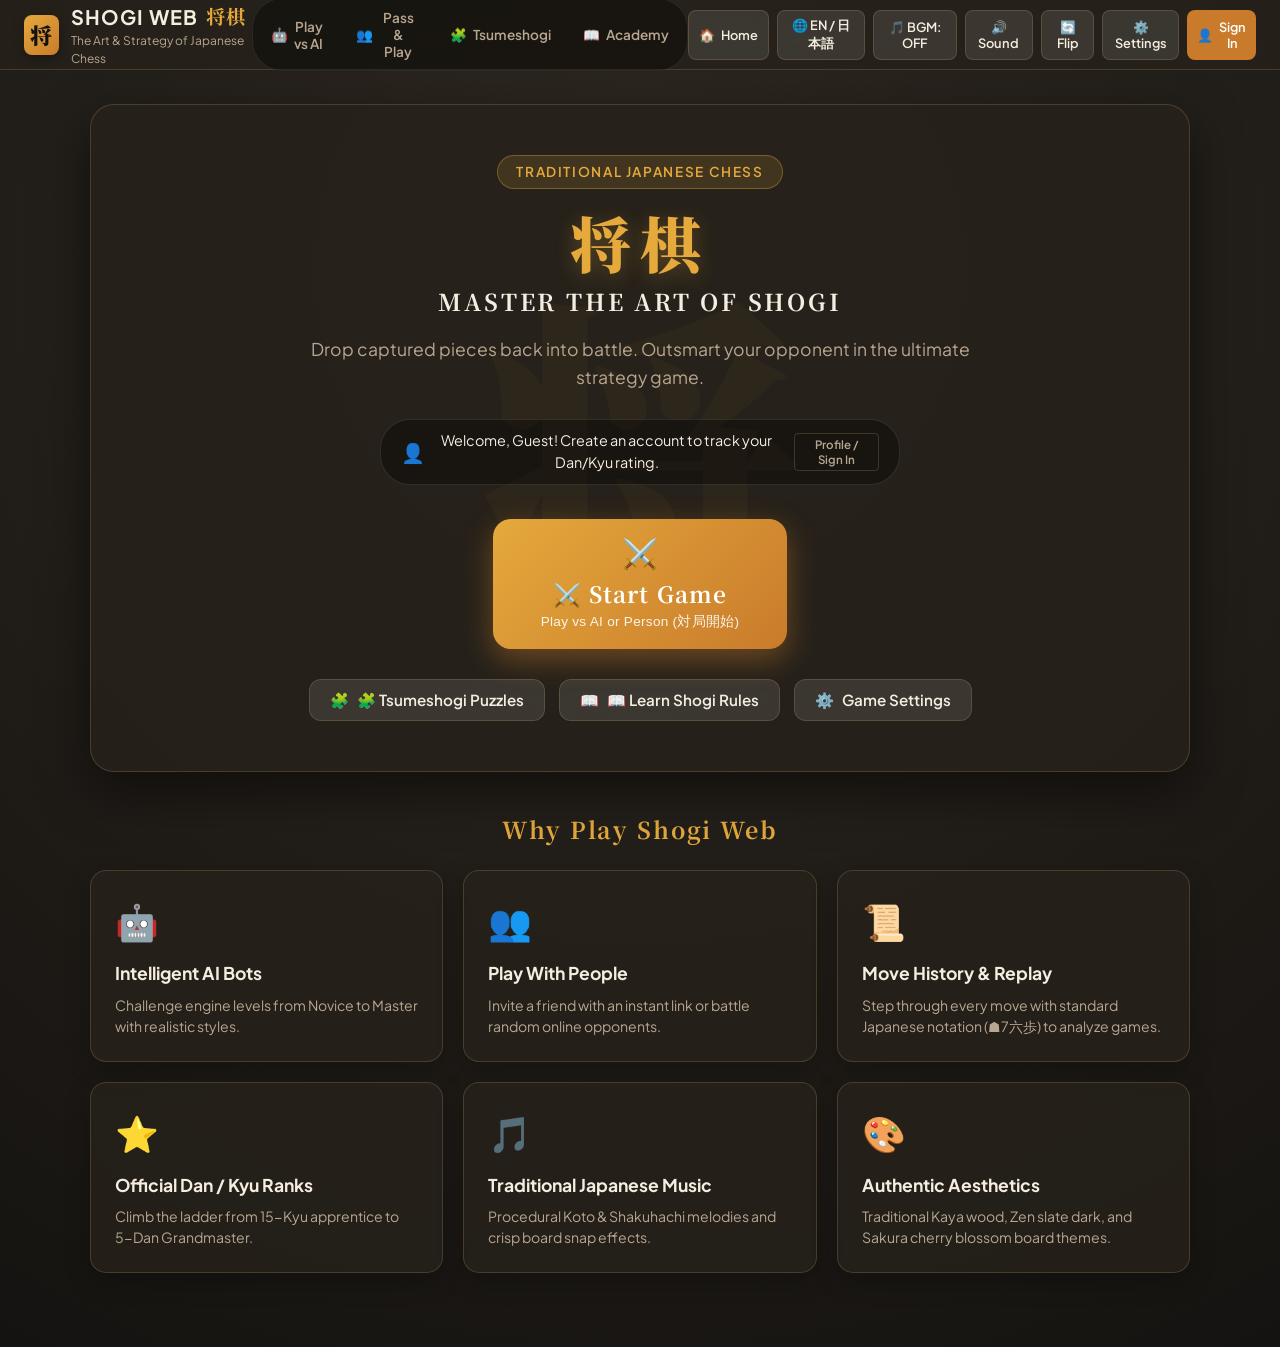
==== index.html @ 89679a0e "Initial commit: Complete Shogi Web application" ====
<!DOCTYPE html>
<html lang="en">
<head>
  <meta charset="UTF-8">
  <meta name="viewport" content="width=device-width, initial-scale=1.0">
  <title>Shogi Web - Play Japanese Chess (将棋)</title>
  <meta name="description" content="Play traditional Japanese chess (Shogi) online against intelligent AI or friends, solve Tsumeshogi mating puzzles, and learn complete rules.">
  
  <!-- Google Fonts for authentic typography -->
  <link rel="preconnect" href="https://fonts.googleapis.com">
  <link rel="preconnect" href="https://fonts.gstatic.com" crossorigin>
  <link href="https://fonts.googleapis.com/css2?family=Cinzel:wght@600;700&family=Noto+Serif+JP:wght@400;600;700;900&family=Plus+Jakarta+Sans:wght@400;500;600;700&display=swap" rel="stylesheet">

  <link rel="stylesheet" href="css/styles.css">
  <link rel="stylesheet" href="css/board.css">
  <link rel="stylesheet" href="css/pieces.css">
  <link rel="stylesheet" href="css/modal.css">
</head>
<body class="theme-kaya">
  <div class="app-container">
    <!-- Header / Navbar -->
    <header class="app-header">
      <div class="brand">
        <div class="brand-crest">将</div>
        <div class="brand-text">
          <h1>SHOGI WEB <span class="japanese-title">将棋</span></h1>
          <p class="tagline">The Art & Strategy of Japanese Chess</p>
        </div>
      </div>

      <!-- Mode Tabs -->
      <nav class="nav-tabs">
        <button class="nav-tab-btn active" data-mode="ai">
          <span class="tab-icon">🤖</span>
          <span class="tab-label">Play vs AI</span>
        </button>
        <button class="nav-tab-btn" data-mode="pvp">
          <span class="tab-icon">👥</span>
          <span class="tab-label">Pass & Play</span>
        </button>
        <button class="nav-tab-btn" data-mode="puzzle">
          <span class="tab-icon">🧩</span>
          <span class="tab-label">Tsumeshogi</span>
        </button>
        <button class="nav-tab-btn" data-mode="tutorial">
          <span class="tab-icon">📖</span>
          <span class="tab-label">Academy</span>
        </button>
      </nav>

      <!-- Quick Action Controls -->
      <div class="header-controls">
        <button id="home-nav-btn" class="btn btn-secondary btn-sm" title="Home / ホーム">🏠 <span data-i18n="btnHome">Home</span></button>
        <button id="lang-toggle-btn" class="btn btn-secondary btn-sm" title="Change Language / 言語切替">🌐 EN / 日本語</button>
        <button id="bgm-toggle-btn" class="btn btn-secondary btn-sm" title="Toggle Japanese Traditional Music (BGM)">🎵 BGM</button>
        <button id="mute-toggle-btn" class="btn btn-secondary btn-sm" title="Toggle Sound Effects">🔊 SFX</button>
        <button id="flip-board-btn" class="btn btn-secondary btn-sm" title="Flip Board Perspective">🔄 Flip</button>
        <button id="settings-open-btn" class="btn btn-secondary btn-sm" title="Settings / 設定">⚙️ Settings</button>
        <button id="account-open-btn" class="btn btn-primary btn-sm" title="Account & Rating / アカウント">👤 <span id="header-user-label">Account</span></button>
      </div>
    </header>

    <!-- Main Workspace -->
    <main class="main-content">
      <!-- 1. LANDING / MAIN HOME PAGE -->
      <section id="landing-view" class="landing-view">
        <div class="landing-hero-card">
          <div class="hero-watermark">将</div>
          <div class="hero-badge" data-i18n="heroBadge">Traditional Japanese Chess</div>
          <h1 class="hero-main-title">
            <span class="hero-kanji">将棋</span>
            <span class="hero-en" data-i18n="heroTitle">MASTER THE ART OF SHOGI</span>
          </h1>
          <p class="hero-tagline" data-i18n="heroTagline">
            Drop captured pieces back into battle. Outsmart your opponent in the ultimate strategy game.
          </p>

          <!-- User Quick Status -->
          <div id="landing-user-badge" class="landing-user-badge">
            <div class="user-badge-left">
              <span class="user-badge-avatar">👤</span>
              <span id="landing-user-text" class="user-badge-text">Welcome, Guest! Create an account to track ratings.</span>
            </div>
            <button id="landing-account-btn" class="btn btn-xs btn-outline">Profile / Sign In</button>
          </div>

          <!-- Major "START GAME" Hero Call-To-Action -->
          <div class="hero-cta-wrapper">
            <button id="hero-start-btn" class="btn-hero-primary">
              <span class="btn-icon">⚔️</span>
              <span class="btn-primary-text" data-i18n="heroStartGame">Start Game</span>
              <span class="btn-subtext">Play vs AI or Person (対局開始)</span>
            </button>
          </div>

          <!-- Secondary Mode Navigation -->
          <div class="hero-subnav">
            <button id="hero-puzzles-btn" class="btn btn-secondary btn-md">
              <span>🧩</span> <span data-i18n="heroPuzzles">Tsumeshogi Puzzles</span>
            </button>
            <button id="hero-academy-btn" class="btn btn-secondary btn-md">
              <span>📖</span> <span data-i18n="heroAcademy">Learn Shogi Rules</span>
            </button>
            <button id="hero-settings-btn" class="btn btn-secondary btn-md">
              <span>⚙️</span> <span data-i18n="settingsTitle">Game Settings</span>
            </button>
          </div>
        </div>

        <!-- Highlights / Features Showcase Grid -->
        <div class="landing-features">
          <h3 class="features-heading" data-i18n="heroFeaturesTitle">Why Play Shogi Web</h3>
          <div class="features-grid">
            <div class="feature-card">
              <div class="feature-icon">🤖</div>
              <h4 data-i18n="featAiTitle">Intelligent AI Bots</h4>
              <p data-i18n="featAiDesc">Challenge engine levels from Novice to Master with realistic styles.</p>
            </div>
            <div class="feature-card">
              <div class="feature-icon">👥</div>
              <h4 data-i18n="featPvpTitle">Play With People</h4>
              <p data-i18n="featPvpDesc">Invite a friend with an instant link or battle random online opponents.</p>
            </div>
            <div class="feature-card">
              <div class="feature-icon">📜</div>
              <h4 data-i18n="historyReplayTitle">Move History & Replay</h4>
              <p>Step through every move with standard Japanese notation (☗7六歩) to analyze games.</p>
            </div>
            <div class="feature-card">
              <div class="feature-icon">⭐</div>
              <h4 data-i18n="featRatingTitle">Official Dan / Kyu Ranks</h4>
              <p data-i18n="featRatingDesc">Climb the ladder from 15-Kyu apprentice to 5-Dan Grandmaster.</p>
            </div>
            <div class="feature-card">
              <div class="feature-icon">🎵</div>
              <h4 data-i18n="featAudioTitle">Traditional Japanese Music</h4>
              <p data-i18n="featAudioDesc">Procedural Koto & Shakuhachi melodies and crisp board snap effects.</p>
            </div>
            <div class="feature-card">
              <div class="feature-icon">🎨</div>
              <h4>Authentic Aesthetics</h4>
              <p>Traditional Kaya wood, Zen slate dark, and Sakura cherry blossom board themes.</p>
            </div>
          </div>
        </div>
      </section>

      <!-- 2. GAME VIEW (ARENA + SIDEBAR DASHBOARD) -->
      <div id="game-view" class="game-view hidden">
        <!-- Game Arena (Board + Komadai Stands) -->
        <section class="game-arena">
          <!-- Gote (White / Top) Player Banner & Stand -->
          <div class="player-panel gote-panel">
            <div class="player-identity">
              <div class="player-avatar gote-avatar">☖</div>
              <div class="player-info">
                <span class="player-role">Gote (後手 / White)</span>
                <span id="gote-player-name" class="player-name">AI Opponent</span>
              </div>
              <div class="player-clock" id="gote-clock">10:00</div>
            </div>
            <div class="komadai-wrapper">
              <div class="komadai-label">Komadai (Stand)</div>
              <div id="gote-hand" class="komadai-stand"></div>
            </div>
          </div>

          <!-- The Shogi Board Stage -->
          <div class="board-stage">
            <!-- AI Thinking Overlay Indicator -->
            <div id="ai-thinking-indicator" class="ai-thinking-pill">
              <span class="spinner-dot"></span>
              <span>AI is contemplating move...</span>
            </div>

            <div class="board-frame">
              <!-- 9x9 Shogi Grid Rendered Here -->
              <div id="shogi-board" class="shogi-board"></div>
            </div>
          </div>

          <!-- Sente (Black / Bottom) Player Banner & Stand -->
          <div class="player-panel sente-panel">
            <div class="player-identity">
              <div class="player-avatar sente-avatar">☗</div>
              <div class="player-info">
                <span class="player-role">Sente (先手 / Black)</span>
                <span id="sente-player-name" class="player-name">Player 1</span>
              </div>
              <div class="player-clock" id="sente-clock">10:00</div>
            </div>
            <div class="komadai-wrapper">
              <div class="komadai-label">Komadai (Stand)</div>
              <div id="sente-hand" class="komadai-stand"></div>
            </div>
          </div>
        </section>

        <!-- Right Dashboard / Sidebar -->
        <aside class="sidebar-dashboard">
          <!-- Game Status Announcement -->
          <div id="game-status-banner" class="status-card">
            <div class="status-turn">Loading Shogi Engine...</div>
          </div>

          <!-- Dynamic Panels Based on Mode -->
          <!-- 1. Play vs AI Config Panel -->
          <div id="ai-config-panel" class="config-card">
            <h3 class="card-title">Match Settings</h3>
            
            <div class="form-group">
              <label for="ai-difficulty-select">AI Difficulty</label>
              <select id="ai-difficulty-select" class="form-select">
                <option value="novice">Novice (初級) - Gentle & forgiving</option>
                <option value="apprentice">Apprentice (中級) - Good for practice</option>
                <option value="tactician" selected>Tactician (上級) - Sharp & strategic</option>
                <option value="master">Master (有段者) - Deep calculation</option>
              </select>
            </div>

            <div class="form-group">
              <label>Play As</label>
              <div class="side-radio-group">
                <label class="radio-label">
                  <input type="radio" name="player-side" value="sente" checked>
                  <span>☗ Sente (First / Black)</span>
                </label>
                <label class="radio-label">
                  <input type="radio" name="player-side" value="gote">
                  <span>☖ Gote (Second / White)</span>
                </label>
              </div>
            </div>
          </div>

          <!-- 2. Puzzles Panel -->
          <div id="puzzle-panel" class="config-card hidden">
            <div class="puzzle-header">
              <h3 id="puzzle-title" class="card-title">Tsumeshogi Problem</h3>
            </div>
            <p id="puzzle-desc" class="puzzle-description">Find the mating sequence!</p>
            <div id="puzzle-feedback" class="puzzle-feedback-box"></div>
            <div class="puzzle-nav-btns">
              <button id="puzzle-prev-btn" class="btn btn-secondary btn-sm">◀ Prev</button>
              <button id="puzzle-reset-btn" class="btn btn-secondary btn-sm">↺ Retry</button>
              <button id="puzzle-next-btn" class="btn btn-secondary btn-sm">Next ▶</button>
            </div>
          </div>

          <!-- 3. Academy Tutorial Panel -->
          <div id="tutorial-panel" class="config-card hidden">
            <div class="tutorial-header">
              <span id="lesson-badge" class="badge">Basics</span>
              <span id="lesson-page-indicator" class="page-indicator">1 / 6</span>
            </div>
            <h3 id="lesson-title" class="lesson-title">Lesson Title</h3>
            <div id="lesson-content" class="lesson-content-body"></div>
            <div class="tutorial-nav-btns">
              <button id="lesson-prev-btn" class="btn btn-secondary btn-sm">◀ Previous</button>
              <button id="lesson-next-btn" class="btn btn-primary btn-sm">Next Lesson ▶</button>
            </div>
          </div>

          <!-- Visual Customization & Accessibility -->
          <div class="config-card">
            <h3 class="card-title">Customization & Accessibility</h3>
            
            <div class="form-group">
              <label for="piece-style-select">Piece Inscriptions</label>
              <select id="piece-style-select" class="form-select">
                <option value="kanji2" selected>Traditional (2 Kanji - 王将, 飛車)</option>
                <option value="kanji1">Simplified (1 Kanji - 王, 飛, 竜)</option>
                <option value="guide">Beginner Guide (Dots show moves!)</option>
                <option value="western">International (K, R, +R symbols)</option>
              </select>
            </div>

            <div class="form-group">
              <label for="theme-select">Board & Aesthetic Theme</label>
              <select id="theme-select" class="form-select">
                <option value="kaya" selected>Traditional Kaya Wood (本榧)</option>
                <option value="zen">Zen Slate Dark (玄昌石)</option>
                <option value="sakura">Cherry Blossom Sakura (桜)</option>
              </select>
            </div>
          </div>

          <!-- Action Buttons -->
          <div class="action-btn-row">
            <button id="new-game-btn" class="btn btn-primary">⚔️ New Game</button>
            <button id="undo-btn" class="btn btn-secondary">↩ Take Back</button>
            <button id="resign-btn" class="btn btn-danger">🏳️ Resign</button>
          </div>

          <!-- Move History Log -->
          <div class="history-card">
            <div class="history-header">
              <h4 data-i18n="moveHistory">Move History</h4>
              <button id="export-sfen-btn" class="btn btn-xs btn-outline" title="Copy SFEN notation to clipboard">📋 Export SFEN</button>
            </div>
            <ul id="move-log-list" class="move-log-scroll">
              <li class="move-log-empty">No moves recorded yet.</li>
            </ul>
            <!-- Move History Replay Navigation Controls -->
            <div class="history-replay-controls">
              <button id="hist-first-btn" class="btn btn-xs btn-secondary" title="First Move" data-i18n-title="btnFirstMove">⏮</button>
              <button id="hist-prev-btn" class="btn btn-xs btn-secondary" title="Previous Move" data-i18n-title="btnPrevMove">◀</button>
              <span id="hist-step-text" class="hist-step-indicator">Latest</span>
              <button id="hist-next-btn" class="btn btn-xs btn-secondary" title="Next Move" data-i18n-title="btnNextMove">▶</button>
              <button id="hist-latest-btn" class="btn btn-xs btn-primary" title="Latest Move" data-i18n-title="btnLatestMove">⏭ Latest</button>
            </div>
          </div>
        </aside>
      </div>
    </main>

    <!-- Promotion Confirmation Modal -->
    <div id="promo-modal" class="modal-backdrop">
      <div class="modal-card">
        <div class="modal-crest">成</div>
        <h3 class="modal-title" data-i18n="promoTitle">Promote Piece?</h3>
        <p class="modal-subtitle" data-i18n="promoSubtitle">Entering the enemy promotion zone unlocks advanced powers (成る).</p>
        <div class="modal-actions">
          <button id="promo-yes-btn" class="btn btn-primary btn-lg" data-i18n="promoYes">✨ Promote (成る)</button>
          <button id="promo-no-btn" class="btn btn-secondary btn-lg" data-i18n="promoNo">Keep As-Is (不成)</button>
        </div>
      </div>
    </div>

    <!-- Settings Modal -->
    <div id="settings-modal" class="modal-backdrop">
      <div class="modal-card modal-card-wide">
        <div class="modal-header-row">
          <h3 class="modal-title"><span class="modal-icon">⚙️</span> <span data-i18n="settingsTitle">Game Settings</span></h3>
          <button id="settings-close-btn" class="modal-close-btn" title="Close">&times;</button>
        </div>

        <div class="settings-grid">
          <!-- 1. Language Setting -->
          <div class="setting-item">
            <label class="setting-label">
              <span class="setting-name" data-i18n="settingsLanguage">Language</span>
              <span class="setting-desc">Interface & Game Terminology</span>
            </label>
            <div class="setting-control">
              <select id="setting-language-select" class="form-select">
                <option value="en">English (US)</option>
                <option value="ja">日本語 (Japanese)</option>
              </select>
            </div>
          </div>

          <!-- 2. Japanese Music (BGM) -->
          <div class="setting-item">
            <label class="setting-label">
              <span class="setting-name" data-i18n="settingsBgm">Traditional Japanese BGM</span>
              <span class="setting-desc" data-i18n="settingsBgmDesc">Procedural Koto & Shakuhachi ambient melodies</span>
            </label>
            <div class="setting-control vertical-control">
              <div class="toggle-row">
                <button id="modal-bgm-toggle-btn" class="btn btn-primary btn-sm">🎵 Play BGM</button>
                <span id="bgm-status-text" class="status-indicator-text">Playing</span>
              </div>
              <div class="volume-slider-row">
                <span class="slider-label" data-i18n="settingsBgmVolume">Music Volume</span>
                <input type="range" id="bgm-volume-slider" min="0" max="1" step="0.05" value="0.4" class="volume-range">
              </div>
            </div>
          </div>

          <!-- 3. Sound Effects (SFX) -->
          <div class="setting-item">
            <label class="setting-label">
              <span class="setting-name" data-i18n="settingsSfx">Piece Sound Effects</span>
              <span class="setting-desc">Authentic wooden board snap ("Pachi!")</span>
            </label>
            <div class="setting-control">
              <button id="modal-sfx-toggle-btn" class="btn btn-secondary btn-sm">🔊 SFX Enabled</button>
            </div>
          </div>

          <!-- 4. Theme & Appearance -->
          <div class="setting-item">
            <label class="setting-label">
              <span class="setting-name" data-i18n="settingsTheme">Board Theme</span>
              <span class="setting-desc">Visual aesthetics</span>
            </label>
            <div class="setting-control">
              <select id="modal-theme-select" class="form-select">
                <option value="kaya" data-i18n="themeKaya">Traditional Kaya Wood (本榧)</option>
                <option value="zen" data-i18n="themeZen">Zen Slate Dark (玄昌石)</option>
                <option value="sakura" data-i18n="themeSakura">Cherry Blossom Sakura (桜)</option>
              </select>
            </div>
          </div>

          <!-- 5. Piece Inscriptions -->
          <div class="setting-item">
            <label class="setting-label">
              <span class="setting-name" data-i18n="settingsPieceStyle">Piece Inscriptions</span>
              <span class="setting-desc">Symbols and movement guides</span>
            </label>
            <div class="setting-control">
              <select id="modal-piece-style-select" class="form-select">
                <option value="kanji2" data-i18n="pieceKanji2">Traditional (2 Kanji - 王将, 飛車)</option>
                <option value="kanji1" data-i18n="pieceKanji1">Simplified (1 Kanji - 王, 飛, 竜)</option>
                <option value="guide" data-i18n="pieceGuide">Beginner Guide (Dots show moves!)</option>
                <option value="western" data-i18n="pieceWestern">International (K, R, +R symbols)</option>
              </select>
            </div>
          </div>
        </div>

        <div class="modal-footer-actions">
          <button id="settings-done-btn" class="btn btn-primary" data-i18n="btnClose">Close</button>
        </div>
      </div>
    </div>

    <!-- Account & Rating Modal -->
    <div id="account-modal" class="modal-backdrop">
      <div class="modal-card">
        <div class="modal-header-row">
          <h3 class="modal-title"><span class="modal-icon">👤</span> <span data-i18n="accountTitle">Player Account & Rating</span></h3>
          <button id="account-close-btn" class="modal-close-btn" title="Close">&times;</button>
        </div>

        <!-- Logged-in Profile View -->
        <div id="account-profile-view" class="account-profile-view hidden">
          <div class="profile-badge-card">
            <div class="profile-avatar-crest">将</div>
            <div class="profile-main-info">
              <h4 id="profile-username" class="profile-username">Player</h4>
              <div class="profile-rank-tag">
                <span id="profile-rank-badge" class="badge">5-Kyu</span>
                <span id="profile-rank-title" class="rank-name">5級</span>
              </div>
            </div>
          </div>

          <div class="stats-grid">
            <div class="stat-card">
              <div class="stat-value" id="profile-rating">1200</div>
              <div class="stat-label" data-i18n="accountRating">Rating (ELO)</div>
            </div>
            <div class="stat-card">
              <div class="stat-value" id="profile-winrate">0%</div>
              <div class="stat-label" data-i18n="accountWinrate">Win Rate</div>
            </div>
            <div class="stat-card">
              <div class="stat-value"><span id="profile-wins">0</span>W - <span id="profile-losses">0</span>L</div>
              <div class="stat-label" data-i18n="accountStats">Record</div>
            </div>
          </div>

          <div class="profile-actions">
            <button id="account-switch-btn" class="btn btn-secondary btn-sm" data-i18n="accountSwitch">Switch Account / Logout</button>
            <button id="account-continue-btn" class="btn btn-primary btn-sm">▶ Play Game</button>
          </div>
        </div>

        <!-- Authentication Form (Sign In / Register) -->
        <div id="account-auth-view" class="account-auth-view">
          <p id="account-notice-text" class="account-notice" data-i18n="accountRequireNotice">
            Please create an account or sign in to track your rating and rank!
          </p>

          <div class="auth-tabs">
            <button id="tab-auth-register" class="auth-tab-btn active" data-i18n="accountCreate">Create Account</button>
            <button id="tab-auth-login" class="auth-tab-btn" data-i18n="accountLogin">Sign In</button>
          </div>

          <form id="account-form" class="auth-form" onsubmit="return false;">
            <div class="form-group">
              <label for="auth-username" data-i18n="accountUsername">Username</label>
              <input type="text" id="auth-username" class="form-input" placeholder="e.g. Meijin_Master" required minlength="2">
            </div>

            <div class="form-group">
              <label for="auth-password" data-i18n="accountPassword">Password / PIN</label>
              <input type="password" id="auth-password" class="form-input" placeholder="Enter password or 4-digit PIN" required>
            </div>

            <div id="auth-error-msg" class="auth-error hidden"></div>

            <button type="submit" id="auth-submit-btn" class="btn btn-primary btn-block" data-i18n="accountSubmitCreate">Create Account & Play</button>
          </form>
        </div>
      </div>
    </div>

    <!-- Match Setup & Mode Selection Modal -->
    <div id="match-setup-modal" class="modal-backdrop">
      <div class="modal-card modal-card-wide match-setup-card">
        <div class="modal-header-row">
          <h3 class="modal-title"><span class="modal-icon">⚔️</span> <span data-i18n="setupTitle">Start Match</span></h3>
          <button id="setup-close-btn" class="modal-close-btn" title="Close">&times;</button>
        </div>

        <!-- Step 1: Opponent Choice (Robot vs Person) -->
        <div id="setup-step-1" class="setup-step">
          <p class="setup-prompt" data-i18n="chooseOpponent">Who do you want to play against?</p>
          <div class="opponent-choice-grid">
            <div id="choice-robot-btn" class="opponent-choice-card">
              <div class="opponent-avatar">🤖</div>
              <h4 data-i18n="optRobot">Play Against Robot</h4>
              <p data-i18n="optRobotDesc">Challenge an intelligent computer AI with customizable difficulty.</p>
              <div class="choice-footer">
                <span class="choice-arrow">Configure AI ▶</span>
              </div>
            </div>
            <div id="choice-person-btn" class="opponent-choice-card">
              <div class="opponent-avatar">👥</div>
              <h4 data-i18n="optPerson">Play Against Person</h4>
              <p data-i18n="optPersonDesc">Invite a friend or match with a random player near your skill level.</p>
              <div class="choice-footer">
                <span class="choice-arrow">Choose Match Mode ▶</span>
              </div>
            </div>
          </div>
        </div>

        <!-- Step 2A: Robot Configuration -->
        <div id="setup-step-robot" class="setup-step hidden">
          <div class="step-nav-header">
            <button id="robot-back-btn" class="btn btn-secondary btn-sm" data-i18n="btnBack">◀ Back</button>
            <h4 data-i18n="setupRobotTitle">Configure Robot Match</h4>
          </div>

          <div class="setup-section">
            <label class="setup-label" data-i18n="selectDifficulty">Select AI Difficulty Level</label>
            <div class="difficulty-cards-grid">
              <div class="difficulty-card" data-diff="novice">
                <div class="diff-header">
                  <span class="diff-icon">🐣</span>
                  <strong data-i18n="diffNoviceName">Novice (初級)</strong>
                </div>
                <p data-i18n="diffNoviceDesc">~1000 ELO · Gentle play, great for beginners</p>
              </div>
              <div class="difficulty-card" data-diff="apprentice">
                <div class="diff-header">
                  <span class="diff-icon">⚔️</span>
                  <strong data-i18n="diffApprenticeName">Apprentice (中級)</strong>
                </div>
                <p data-i18n="diffApprenticeDesc">~1250 ELO · Solid tactical play and defense</p>
              </div>
              <div class="difficulty-card selected" data-diff="tactician">
                <div class="diff-header">
                  <span class="diff-icon">🏯</span>
                  <strong data-i18n="diffTacticianName">Tactician (上級)</strong>
                </div>
                <p data-i18n="diffTacticianDesc">~1500 ELO · Sharp attacks & tricky drop threats</p>
              </div>
              <div class="difficulty-card" data-diff="master">
                <div class="diff-header">
                  <span class="diff-icon">👑</span>
                  <strong data-i18n="diffMasterName">Master (有段者)</strong>
                </div>
                <p data-i18n="diffMasterDesc">~1750 ELO · Deep minimax search & ruthless calculation</p>
              </div>
            </div>
          </div>

          <div class="setup-section">
            <label class="setup-label" data-i18n="selectSide">Choose Your Side</label>
            <div class="side-picker-row">
              <label class="side-pill">
                <input type="radio" name="setup-player-side" value="sente" checked>
                <span class="pill-body">☗ Sente (First / Black)</span>
              </label>
              <label class="side-pill">
                <input type="radio" name="setup-player-side" value="random">
                <span class="pill-body">🎲 Random Side</span>
              </label>
              <label class="side-pill">
                <input type="radio" name="setup-player-side" value="gote">
                <span class="pill-body">☖ Gote (Second / White)</span>
              </label>
            </div>
          </div>

          <div class="setup-actions">
            <button id="start-robot-game-btn" class="btn btn-primary btn-lg btn-block" data-i18n="btnStartRobotMatch">
              ⚔️ Start Match Against Robot
            </button>
          </div>
        </div>

        <!-- Step 2B: Person Configuration -->
        <div id="setup-step-person" class="setup-step hidden">
          <div class="step-nav-header">
            <button id="person-back-btn" class="btn btn-secondary btn-sm" data-i18n="btnBack">◀ Back</button>
            <h4 data-i18n="setupPersonTitle">Play Against a Person</h4>
          </div>

          <div class="person-options-grid">
            <!-- Option 1: Invite Friend / Pass & Play -->
            <div class="person-option-card">
              <div class="opt-badge">Option 1</div>
              <h4 data-i18n="optInviteFriend">Invite a Friend / Pass & Play</h4>
              <p data-i18n="optInviteFriendDesc">Play on the same screen (hotseat) or copy an instant match link to share.</p>

              <div class="invite-link-box">
                <label data-i18n="roomLinkTitle">Shareable Match Link:</label>
                <div class="link-input-group">
                  <input type="text" id="friend-room-link-input" readonly class="form-input text-xs" value="">
                  <button id="copy-room-link-btn" class="btn btn-secondary btn-sm" data-i18n="btnCopyLink">📋 Copy Link</button>
                </div>
                <span id="copy-success-msg" class="copy-success hidden" data-i18n="linkCopied">Copied to clipboard!</span>
              </div>

              <button id="start-friend-btn" class="btn btn-primary btn-block" data-i18n="btnStartFriendMatch">
                ▶ Start Friend Match (Pass & Play)
              </button>
            </div>

            <!-- Option 2: Random Matchmaking -->
            <div class="person-option-card">
              <div class="opt-badge">Option 2</div>
              <h4 data-i18n="optRandomOpponent">Play Against Random Opponent</h4>
              <p data-i18n="optRandomOpponentDesc">Instantly find a player matched to your rating in the queue.</p>
              <div class="player-queue-status">
                <div class="queue-dot"></div>
                <span>Online Queue Active · Rating Based Matching</span>
              </div>
              <button id="find-random-btn" class="btn btn-primary btn-block" data-i18n="btnFindRandomOpponent">
                🔍 Find Random Opponent
              </button>
            </div>
          </div>
        </div>

        <!-- Step 2C: Matchmaking Radar Screen -->
        <div id="setup-step-radar" class="setup-step hidden">
          <div class="radar-container">
            <div class="radar-pulse-ring ring-1"></div>
            <div class="radar-pulse-ring ring-2"></div>
            <div class="radar-pulse-ring ring-3"></div>
            <div class="radar-center-icon">将</div>
          </div>

          <div id="radar-status-text" class="radar-status-text" data-i18n="radarSearching">
            Searching for opponent near your rating...
          </div>
          <p id="radar-subtext" class="radar-subtext" data-i18n="radarScanning">
            Scanning active Shogi rooms...
          </p>

          <!-- Opponent Match Found Card -->
          <div id="match-found-card" class="match-found-card hidden">
            <div class="vs-badge">VS</div>
            <div class="found-players-row">
              <div class="found-player">
                <div class="avatar sente-avatar">☗</div>
                <strong id="found-p1-name">You</strong>
                <span id="found-p1-rating" class="text-xs text-muted">1200 ELO</span>
              </div>
              <div class="vs-separator">⚡</div>
              <div class="found-player">
                <div class="avatar gote-avatar">☖</div>
                <strong id="found-p2-name">Takeshi_81</strong>
                <span id="found-p2-rating" class="text-xs text-muted">1220 ELO</span>
              </div>
            </div>
            <div id="found-countdown" class="found-countdown" data-i18n="radarStarting">Starting match in 2 seconds...</div>
          </div>

          <div class="radar-actions">
            <button id="cancel-radar-btn" class="btn btn-secondary btn-sm" data-i18n="btnCancelSearch">Cancel Search</button>
          </div>
        </div>
      </div>
    </div>
  </div>

  <!-- Application Entry Script (Works seamlessly over both http:// and local file://) -->
  <script src="js/bundle.js"></script>
</body>
</html>
---- css/styles.css ----
/**
 * Shogi Web - Core Styles & Themes
 */

:root {
  /* Fonts */
  --font-serif: 'Noto Serif JP', 'Cinzel', serif;
  --font-sans: 'Plus Jakarta Sans', -apple-system, BlinkMacSystemFont, sans-serif;

  /* Global Metrics */
  --header-height: 70px;
  --border-radius: 12px;
  --transition-speed: 0.2s;
}

/* Theme 1: Traditional Kaya Wood (Default) */
body.theme-kaya {
  --bg-color: #1e1b18;
  --bg-gradient: radial-gradient(circle at 50% 20%, #2e2820 0%, #151311 100%);
  --panel-bg: rgba(38, 33, 27, 0.85);
  --panel-border: rgba(184, 150, 102, 0.25);
  --board-bg: #e2b069;
  --board-gradient: linear-gradient(135deg, #e9b972 0%, #d89f53 100%);
  --board-border: #6d4b23;
  --board-grid: #54391a;
  --hoshi-color: #3d2710;
  --piece-bg: #f7d59c;
  --piece-border: #8b5a2b;
  --piece-text: #2c1a0a;
  --piece-promoted: #b91c1c;
  --text-main: #f5ede0;
  --text-muted: #b8a690;
  --accent-gold: #e5a93c;
  --accent-primary: #c97b2b;
  --accent-primary-hover: #b86b1d;
  --card-shadow: 0 10px 30px rgba(0, 0, 0, 0.45);
}

/* Theme 2: Zen Slate Dark */
body.theme-zen {
  --bg-color: #0d1117;
  --bg-gradient: radial-gradient(circle at 50% 20%, #161b22 0%, #090d12 100%);
  --panel-bg: rgba(22, 27, 34, 0.88);
  --panel-border: rgba(255, 255, 255, 0.1);
  --board-bg: #21262d;
  --board-gradient: linear-gradient(135deg, #2b313a 0%, #1f242c 100%);
  --board-border: #30363d;
  --board-grid: #484f58;
  --hoshi-color: #8b949e;
  --piece-bg: #30363d;
  --piece-border: #6e7681;
  --piece-text: #f0f6fc;
  --piece-promoted: #f85149;
  --text-main: #f0f6fc;
  --text-muted: #8b949e;
  --accent-gold: #58a6ff;
  --accent-primary: #1f6feb;
  --accent-primary-hover: #388bfd;
  --card-shadow: 0 10px 30px rgba(0, 0, 0, 0.6);
}

/* Theme 3: Cherry Blossom Sakura */
body.theme-sakura {
  --bg-color: #1f161b;
  --bg-gradient: radial-gradient(circle at 50% 20%, #301f28 0%, #140d11 100%);
  --panel-bg: rgba(43, 28, 37, 0.85);
  --panel-border: rgba(244, 114, 182, 0.25);
  --board-bg: #e8c4c4;
  --board-gradient: linear-gradient(135deg, #edd0d0 0%, #dfb5b5 100%);
  --board-border: #754452;
  --board-grid: #5a2e3b;
  --hoshi-color: #441e2a;
  --piece-bg: #fff0f5;
  --piece-border: #a26778;
  --piece-text: #3c1e28;
  --piece-promoted: #db2777;
  --text-main: #fdf2f8;
  --text-muted: #f472b6;
  --accent-gold: #ec4899;
  --accent-primary: #db2777;
  --accent-primary-hover: #be185d;
  --card-shadow: 0 10px 30px rgba(0, 0, 0, 0.5);
}

/* Base Styles */
* {
  box-sizing: border-box;
  margin: 0;
  padding: 0;
}

body {
  font-family: var(--font-sans);
  background: var(--bg-gradient);
  background-color: var(--bg-color);
  color: var(--text-main);
  min-height: 100vh;
  display: flex;
  flex-direction: column;
  line-height: 1.5;
  overflow-x: hidden;
}

.app-container {
  display: flex;
  flex-direction: column;
  min-height: 100vh;
}

/* Header & Navigation */
.app-header {
  height: var(--header-height);
  background: var(--panel-bg);
  backdrop-filter: blur(12px);
  -webkit-backdrop-filter: blur(12px);
  border-bottom: 1px solid var(--panel-border);
  display: flex;
  align-items: center;
  justify-content: space-between;
  padding: 0 24px;
  position: sticky;
  top: 0;
  z-index: 100;
}

.brand {
  display: flex;
  align-items: center;
  gap: 12px;
}

.brand-crest {
  width: 40px;
  height: 40px;
  background: linear-gradient(135deg, var(--accent-gold), var(--accent-primary));
  color: #111;
  font-family: var(--font-serif);
  font-weight: 900;
  font-size: 22px;
  display: flex;
  align-items: center;
  justify-content: center;
  border-radius: 8px;
  box-shadow: 0 4px 12px rgba(0, 0, 0, 0.3);
}

.brand-text h1 {
  font-size: 1.25rem;
  font-weight: 700;
  letter-spacing: 0.05em;
  display: flex;
  align-items: center;
  gap: 8px;
}

.japanese-title {
  font-family: var(--font-serif);
  color: var(--accent-gold);
  font-size: 1.2rem;
}

.tagline {
  font-size: 0.75rem;
  color: var(--text-muted);
}

/* Nav Tabs */
.nav-tabs {
  display: flex;
  background: rgba(0, 0, 0, 0.35);
  border-radius: 30px;
  padding: 4px;
  gap: 4px;
  border: 1px solid rgba(255, 255, 255, 0.08);
}

.nav-tab-btn {
  background: transparent;
  border: none;
  color: var(--text-muted);
  font-family: var(--font-sans);
  font-weight: 600;
  font-size: 0.85rem;
  padding: 6px 14px;
  border-radius: 20px;
  cursor: pointer;
  display: flex;
  align-items: center;
  gap: 6px;
  transition: all var(--transition-speed);
}

.nav-tab-btn:hover {
  color: var(--text-main);
  background: rgba(255, 255, 255, 0.05);
}

.nav-tab-btn.active {
  background: var(--accent-primary);
  color: #fff;
  box-shadow: 0 2px 8px rgba(0, 0, 0, 0.25);
}

.header-controls {
  display: flex;
  gap: 8px;
}

/* Main Content Layout */
.main-content {
  flex: 1;
  display: flex;
  flex-direction: column;
  padding: 24px;
  max-width: 1540px;
  margin: 0 auto;
  width: 100%;
}

.game-view {
  display: grid;
  grid-template-columns: minmax(600px, 1fr) 380px;
  gap: 24px;
  width: 100%;
}

/* Sidebar Dashboard */
.sidebar-dashboard {
  display: flex;
  flex-direction: column;
  gap: 16px;
}

.config-card, .history-card, .status-card {
  background: var(--panel-bg);
  backdrop-filter: blur(10px);
  -webkit-backdrop-filter: blur(10px);
  border: 1px solid var(--panel-border);
  border-radius: var(--border-radius);
  padding: 16px;
  box-shadow: var(--card-shadow);
}

.card-title {
  font-size: 0.95rem;
  font-weight: 700;
  text-transform: uppercase;
  letter-spacing: 0.05em;
  color: var(--accent-gold);
  margin-bottom: 12px;
  display: flex;
  align-items: center;
  justify-content: space-between;
}

/* Form Controls */
.form-group {
  margin-bottom: 12px;
}

.form-group:last-child {
  margin-bottom: 0;
}

.form-group label {
  display: block;
  font-size: 0.8rem;
  font-weight: 600;
  color: var(--text-muted);
  margin-bottom: 6px;
}

.form-select {
  width: 100%;
  padding: 8px 12px;
  background: rgba(0, 0, 0, 0.4);
  border: 1px solid var(--panel-border);
  border-radius: 8px;
  color: var(--text-main);
  font-size: 0.85rem;
  font-family: var(--font-sans);
  outline: none;
  cursor: pointer;
  transition: border-color var(--transition-speed);
}

.form-select:focus {
  border-color: var(--accent-gold);
}

.side-radio-group {
  display: grid;
  grid-template-columns: 1fr 1fr;
  gap: 8px;
}

.radio-label {
  display: flex;
  align-items: center;
  gap: 8px;
  background: rgba(0, 0, 0, 0.3);
  padding: 8px 10px;
  border-radius: 6px;
  font-size: 0.8rem;
  cursor: pointer;
  border: 1px solid transparent;
  transition: border-color var(--transition-speed);
}

.radio-label:hover {
  border-color: var(--panel-border);
}

/* Buttons */
.btn {
  font-family: var(--font-sans);
  font-weight: 600;
  border-radius: 8px;
  border: none;
  cursor: pointer;
  display: inline-flex;
  align-items: center;
  justify-content: center;
  gap: 6px;
  transition: all var(--transition-speed);
}

.btn-primary {
  background: var(--accent-primary);
  color: #fff;
  padding: 10px 18px;
}

.btn-primary:hover {
  background: var(--accent-primary-hover);
  transform: translateY(-1px);
}

.btn-secondary {
  background: rgba(255, 255, 255, 0.1);
  color: var(--text-main);
  border: 1px solid var(--panel-border);
  padding: 8px 14px;
}

.btn-secondary:hover {
  background: rgba(255, 255, 255, 0.18);
}

.btn-danger {
  background: rgba(185, 28, 28, 0.2);
  color: #f87171;
  border: 1px solid rgba(185, 28, 28, 0.4);
  padding: 8px 14px;
}

.btn-danger:hover {
  background: rgba(185, 28, 28, 0.35);
}

.btn-sm {
  font-size: 0.8rem;
  padding: 6px 10px;
}

.btn-xs {
  font-size: 0.72rem;
  padding: 3px 8px;
  border-radius: 4px;
}

.btn-outline {
  background: transparent;
  color: var(--text-muted);
  border: 1px solid var(--panel-border);
}

.btn-outline:hover {
  color: var(--text-main);
  border-color: var(--text-main);
}

.action-btn-row {
  display: grid;
  grid-template-columns: 1.4fr 1fr 1fr;
  gap: 8px;
}

/* Move History Card */
.history-header {
  display: flex;
  align-items: center;
  justify-content: space-between;
  margin-bottom: 8px;
  padding-bottom: 6px;
  border-bottom: 1px solid rgba(255, 255, 255, 0.08);
}

.history-header h4 {
  font-size: 0.85rem;
  color: var(--text-muted);
  text-transform: uppercase;
}

.move-log-scroll {
  list-style: none;
  max-height: 200px;
  overflow-y: auto;
  display: flex;
  flex-direction: column;
  gap: 4px;
  padding-right: 4px;
}

.move-log-item {
  display: flex;
  align-items: center;
  font-size: 0.82rem;
  padding: 4px 8px;
  border-radius: 4px;
  background: rgba(0, 0, 0, 0.2);
}

.move-log-item.current {
  background: rgba(229, 169, 60, 0.18);
  border-left: 3px solid var(--accent-gold);
}

.move-num {
  width: 32px;
  color: var(--text-muted);
  font-weight: 600;
}

.move-notation {
  flex: 1;
  font-family: var(--font-serif);
}

.move-log-empty {
  font-size: 0.8rem;
  color: var(--text-muted);
  text-align: center;
  padding: 16px 0;
}

/* Move History Replay Controls */
.history-replay-controls {
  display: flex;
  align-items: center;
  justify-content: space-between;
  gap: 6px;
  margin-top: 10px;
  padding-top: 10px;
  border-top: 1px solid rgba(255, 255, 255, 0.08);
}

.hist-step-indicator {
  font-size: 0.75rem;
  font-weight: 600;
  color: var(--accent-gold);
  flex: 1;
  text-align: center;
  padding: 2px 4px;
  background: rgba(0, 0, 0, 0.25);
  border-radius: 4px;
}

/* ============================================================
   LANDING / MAIN HOME PAGE STYLES
   ============================================================ */
.landing-view {
  display: flex;
  flex-direction: column;
  align-items: center;
  gap: 40px;
  width: 100%;
  max-width: 1100px;
  margin: 0 auto;
  padding: 10px 0 50px;
  animation: fadeIn 0.35s ease;
}

@keyframes fadeIn {
  from { opacity: 0; transform: translateY(8px); }
  to { opacity: 1; transform: translateY(0); }
}

.landing-hero-card {
  position: relative;
  width: 100%;
  background: var(--panel-bg);
  border: 1px solid var(--panel-border);
  border-radius: 24px;
  padding: 50px 40px;
  text-align: center;
  box-shadow: 0 20px 50px rgba(0, 0, 0, 0.5);
  overflow: hidden;
  display: flex;
  flex-direction: column;
  align-items: center;
}

.hero-watermark {
  position: absolute;
  top: 50%;
  left: 50%;
  transform: translate(-50%, -50%);
  font-family: var(--font-serif);
  font-size: 320px;
  font-weight: 900;
  color: var(--accent-gold);
  opacity: 0.035;
  pointer-events: none;
  user-select: none;
  z-index: 0;
  line-height: 1;
}

.hero-badge {
  display: inline-block;
  background: rgba(229, 169, 60, 0.15);
  border: 1px solid rgba(229, 169, 60, 0.35);
  color: var(--accent-gold);
  font-size: 0.85rem;
  font-weight: 600;
  text-transform: uppercase;
  letter-spacing: 0.12em;
  padding: 6px 18px;
  border-radius: 30px;
  margin-bottom: 20px;
  position: relative;
  z-index: 1;
}

.hero-main-title {
  display: flex;
  flex-direction: column;
  align-items: center;
  gap: 8px;
  margin-bottom: 16px;
  position: relative;
  z-index: 1;
}

.hero-kanji {
  font-family: var(--font-serif);
  font-size: 3.8rem;
  font-weight: 900;
  color: var(--accent-gold);
  letter-spacing: 0.15em;
  text-shadow: 0 4px 20px rgba(229, 169, 60, 0.3);
  line-height: 1.1;
}

.hero-en {
  font-family: var(--font-serif);
  font-size: 1.45rem;
  letter-spacing: 0.12em;
  color: var(--text-main);
  font-weight: 700;
}

.hero-tagline {
  font-size: 1.1rem;
  color: var(--text-muted);
  max-width: 680px;
  line-height: 1.6;
  margin-bottom: 28px;
  position: relative;
  z-index: 1;
}

.landing-user-badge {
  display: flex;
  align-items: center;
  justify-content: space-between;
  gap: 16px;
  background: rgba(0, 0, 0, 0.35);
  border: 1px solid rgba(255, 255, 255, 0.1);
  padding: 10px 20px;
  border-radius: 30px;
  margin-bottom: 34px;
  max-width: 520px;
  width: 90%;
  position: relative;
  z-index: 1;
}

.user-badge-left {
  display: flex;
  align-items: center;
  gap: 10px;
  font-size: 0.9rem;
}

.user-badge-avatar {
  font-size: 1.2rem;
}

.hero-cta-wrapper {
  margin-bottom: 30px;
  position: relative;
  z-index: 1;
}

.btn-hero-primary {
  background: linear-gradient(135deg, var(--accent-gold) 0%, var(--accent-primary) 100%);
  color: #fff;
  border: none;
  border-radius: 18px;
  padding: 18px 48px;
  font-size: 1.35rem;
  font-weight: 700;
  cursor: pointer;
  display: flex;
  flex-direction: column;
  align-items: center;
  gap: 4px;
  box-shadow: 0 10px 30px rgba(201, 123, 43, 0.45);
  transition: all 0.25s cubic-bezier(0.34, 1.56, 0.64, 1);
  min-width: 290px;
}

.btn-hero-primary:hover {
  transform: translateY(-3px) scale(1.02);
  box-shadow: 0 16px 40px rgba(201, 123, 43, 0.6);
  filter: brightness(1.08);
}

.btn-hero-primary:active {
  transform: translateY(1px) scale(0.98);
}

.btn-hero-primary .btn-icon {
  font-size: 1.8rem;
  margin-bottom: 2px;
}

.btn-primary-text {
  font-family: var(--font-serif);
  letter-spacing: 0.05em;
  font-size: 1.4rem;
}

.btn-subtext {
  font-size: 0.85rem;
  font-weight: 500;
  opacity: 0.9;
  letter-spacing: 0.02em;
}

.hero-subnav {
  display: flex;
  flex-wrap: wrap;
  gap: 14px;
  justify-content: center;
  position: relative;
  z-index: 1;
}

.hero-subnav .btn {
  padding: 10px 20px;
  font-size: 0.95rem;
  border-radius: 12px;
  display: flex;
  align-items: center;
  gap: 8px;
}

/* Landing Features Grid */
.landing-features {
  width: 100%;
}

.features-heading {
  font-family: var(--font-serif);
  font-size: 1.45rem;
  text-align: center;
  margin-bottom: 24px;
  color: var(--accent-gold);
  letter-spacing: 0.08em;
}

.features-grid {
  display: grid;
  grid-template-columns: repeat(auto-fit, minmax(280px, 1fr));
  gap: 20px;
  width: 100%;
}

.feature-card {
  background: var(--panel-bg);
  border: 1px solid var(--panel-border);
  border-radius: 16px;
  padding: 24px;
  transition: transform 0.2s ease, border-color 0.2s ease;
  box-shadow: 0 8px 24px rgba(0, 0, 0, 0.25);
}

.feature-card:hover {
  transform: translateY(-4px);
  border-color: rgba(229, 169, 60, 0.45);
}

.feature-icon {
  font-size: 2.2rem;
  margin-bottom: 12px;
}

.feature-card h4 {
  font-size: 1.1rem;
  font-weight: 700;
  margin-bottom: 8px;
  color: var(--text-main);
}

.feature-card p {
  font-size: 0.88rem;
  color: var(--text-muted);
  line-height: 1.5;
}

/* Helpers */
.hidden {
  display: none !important;
}

.text-muted {
  color: var(--text-muted);
}

.text-xs {
  font-size: 0.75rem;
}

/* Responsive adjustments */
@media (max-width: 1080px) {
  .game-view {
    grid-template-columns: 1fr;
  }
}

@media (max-width: 640px) {
  .landing-hero-card {
    padding: 36px 20px;
  }
  .hero-kanji {
    font-size: 2.8rem;
  }
  .hero-en {
    font-size: 1.15rem;
  }
}
---- css/board.css ----
/**
 * Shogi Web - Board, Komadai & Arena Styling
 */

.game-arena {
  display: flex;
  flex-direction: column;
  align-items: center;
  justify-content: center;
  gap: 16px;
  position: relative;
}

/* Player Panels (Top & Bottom) */
.player-panel {
  width: 100%;
  max-width: 620px;
  background: var(--panel-bg);
  backdrop-filter: blur(8px);
  -webkit-backdrop-filter: blur(8px);
  border: 1px solid var(--panel-border);
  border-radius: var(--border-radius);
  padding: 10px 16px;
  display: flex;
  align-items: center;
  justify-content: space-between;
  gap: 16px;
  box-shadow: 0 4px 16px rgba(0, 0, 0, 0.25);
}

.player-identity {
  display: flex;
  align-items: center;
  gap: 12px;
}

.player-avatar {
  width: 36px;
  height: 36px;
  border-radius: 8px;
  display: flex;
  align-items: center;
  justify-content: center;
  font-size: 1.2rem;
  font-weight: 700;
}

.sente-avatar {
  background: #111;
  color: var(--accent-gold);
  border: 1px solid var(--accent-gold);
}

.gote-avatar {
  background: #f0f0f0;
  color: #111;
  border: 1px solid #ccc;
}

.player-info {
  display: flex;
  flex-direction: column;
}

.player-role {
  font-size: 0.72rem;
  color: var(--text-muted);
  text-transform: uppercase;
}

.player-name {
  font-size: 0.95rem;
  font-weight: 700;
}

.player-clock {
  font-family: monospace;
  font-size: 1.15rem;
  font-weight: 700;
  padding: 4px 10px;
  background: rgba(0, 0, 0, 0.4);
  border-radius: 6px;
  border: 1px solid rgba(255, 255, 255, 0.08);
  color: var(--accent-gold);
}

/* Komadai (Stand for in-hand pieces) */
.komadai-wrapper {
  display: flex;
  align-items: center;
  gap: 10px;
  flex: 1;
  justify-content: flex-end;
}

.komadai-label {
  font-size: 0.72rem;
  font-weight: 600;
  color: var(--text-muted);
  text-transform: uppercase;
  letter-spacing: 0.05em;
}

.komadai-stand {
  display: flex;
  align-items: center;
  gap: 6px;
  min-height: 48px;
  min-width: 180px;
  background: rgba(0, 0, 0, 0.3);
  padding: 4px 8px;
  border-radius: 8px;
  border: 1px dashed var(--panel-border);
}

.komadai-empty {
  font-size: 0.75rem;
  color: var(--text-muted);
  font-style: italic;
  margin: auto;
}

.komadai-item {
  position: relative;
  cursor: pointer;
  padding: 2px;
  border-radius: 4px;
  transition: transform var(--transition-speed);
}

.komadai-item:hover {
  transform: translateY(-2px);
}

.komadai-item.selected {
  outline: 2px solid var(--accent-gold);
  background: rgba(229, 169, 60, 0.25);
}

.piece-count-badge {
  position: absolute;
  top: -4px;
  right: -4px;
  background: var(--accent-primary);
  color: #fff;
  font-size: 0.7rem;
  font-weight: 700;
  width: 18px;
  height: 18px;
  border-radius: 50%;
  display: flex;
  align-items: center;
  justify-content: center;
  box-shadow: 0 2px 4px rgba(0,0,0,0.4);
}

/* Board Stage & Frame */
.board-stage {
  position: relative;
  display: flex;
  flex-direction: column;
  align-items: center;
}

.ai-thinking-pill {
  position: absolute;
  top: -38px;
  background: rgba(0, 0, 0, 0.75);
  backdrop-filter: blur(8px);
  border: 1px solid var(--accent-gold);
  color: var(--accent-gold);
  font-size: 0.8rem;
  font-weight: 600;
  padding: 4px 14px;
  border-radius: 20px;
  display: none;
  align-items: center;
  gap: 8px;
  box-shadow: 0 4px 12px rgba(0,0,0,0.4);
  z-index: 10;
}

.ai-thinking-pill.visible {
  display: flex;
}

.spinner-dot {
  width: 8px;
  height: 8px;
  background: var(--accent-gold);
  border-radius: 50%;
  animation: pulseDot 1s infinite alternate;
}

@keyframes pulseDot {
  0% { transform: scale(0.6); opacity: 0.5; }
  100% { transform: scale(1.2); opacity: 1; }
}

/* The Authentic Kaya Wooden Frame */
.board-frame {
  padding: 18px;
  background: var(--board-gradient);
  background-color: var(--board-bg);
  border: 10px solid var(--board-border);
  border-radius: 8px;
  box-shadow: 
    0 20px 40px rgba(0, 0, 0, 0.6),
    inset 0 0 15px rgba(0, 0, 0, 0.25);
  position: relative;
}

/* 9x9 Shogi Board Grid */
.shogi-board {
  display: grid;
  grid-template-columns: repeat(9, 60px);
  grid-template-rows: repeat(9, 64px);
  border: 2px solid var(--board-grid);
  background: rgba(255, 255, 255, 0.03);
  position: relative;
}

/* Individual Board Cells */
.board-cell {
  position: relative;
  border-right: 1px solid var(--board-grid);
  border-bottom: 1px solid var(--board-grid);
  display: flex;
  align-items: center;
  justify-content: center;
  cursor: pointer;
  user-select: none;
  transition: background-color 0.15s ease;
}

.board-cell:nth-child(9n) {
  border-right: none;
}

.board-cell:nth-last-child(-n+9) {
  border-bottom: none;
}

/* Coordinate Labels on Edges */
.coord-label {
  position: absolute;
  font-family: var(--font-serif);
  font-size: 0.72rem;
  font-weight: 700;
  color: var(--board-grid);
  opacity: 0.75;
  pointer-events: none;
}

.rank-label {
  left: -14px;
  top: 50%;
  transform: translateY(-50%);
}

.file-label {
  bottom: -15px;
  left: 50%;
  transform: translateX(-50%);
}

/* Hoshi (Star Dots) at 3x3 intersections */
.board-hoshi {
  position: absolute;
  width: 6px;
  height: 6px;
  background-color: var(--hoshi-color);
  border-radius: 50%;
  bottom: -3px;
  right: -3px;
  pointer-events: none;
  z-index: 2;
}

/* Selection and Move Highlights */
.board-cell.selected {
  background: rgba(229, 169, 60, 0.38) !important;
}

.board-cell.last-move-from {
  background: rgba(229, 169, 60, 0.2);
}

.board-cell.last-move-to {
  background: rgba(229, 169, 60, 0.35);
}

.board-cell.in-check {
  background: rgba(220, 38, 38, 0.45) !important;
  box-shadow: inset 0 0 10px #dc2626;
}

/* Legal Move Target Indicators */
.board-cell.legal-move::after {
  content: '';
  position: absolute;
  width: 14px;
  height: 14px;
  background: rgba(34, 197, 94, 0.75);
  border-radius: 50%;
  pointer-events: none;
  box-shadow: 0 0 6px rgba(34, 197, 94, 0.8);
}

.board-cell.legal-capture {
  background: rgba(239, 68, 68, 0.28);
}

.board-cell.legal-capture::after {
  content: '';
  position: absolute;
  inset: 4px;
  border: 2px dashed rgba(239, 68, 68, 0.9);
  border-radius: 6px;
  pointer-events: none;
}

/* Status Cards & Banners */
.status-turn {
  font-size: 0.9rem;
  display: flex;
  align-items: center;
  gap: 8px;
}

.turn-badge {
  padding: 4px 10px;
  border-radius: 6px;
  font-weight: 700;
  font-size: 0.85rem;
}

.badge-sente {
  background: #111;
  color: var(--accent-gold);
  border: 1px solid var(--accent-gold);
}

.badge-gote {
  background: #fff;
  color: #111;
  border: 1px solid #ccc;
}

.status-alert {
  padding: 10px 14px;
  border-radius: 8px;
  font-size: 0.9rem;
}

.alert-check {
  background: rgba(220, 38, 38, 0.2);
  border: 1px solid #dc2626;
  color: #fca5a5;
}

.alert-winner {
  background: rgba(229, 169, 60, 0.2);
  border: 1px solid var(--accent-gold);
  color: #fef08a;
  font-size: 1rem;
}

.alert-draw {
  background: rgba(148, 163, 184, 0.2);
  border: 1px solid #94a3b8;
  color: #cbd5e1;
}

/* Puzzle & Academy styling */
.puzzle-description {
  font-size: 0.82rem;
  color: var(--text-muted);
  margin-bottom: 10px;
}

.puzzle-feedback-box {
  min-height: 38px;
  margin-bottom: 12px;
  display: flex;
  align-items: center;
}

.puzzle-hint {
  font-size: 0.8rem;
  color: var(--accent-gold);
  font-style: italic;
}

.puzzle-success {
  font-size: 0.85rem;
  font-weight: 700;
  color: #4ade80;
}

.puzzle-fail {
  font-size: 0.85rem;
  color: #f87171;
}

.puzzle-info {
  font-size: 0.82rem;
  color: #60a5fa;
}

.puzzle-nav-btns, .tutorial-nav-btns {
  display: flex;
  gap: 8px;
  justify-content: space-between;
}

.tutorial-header {
  display: flex;
  align-items: center;
  justify-content: space-between;
  margin-bottom: 8px;
}

.badge {
  font-size: 0.72rem;
  font-weight: 700;
  text-transform: uppercase;
  padding: 3px 8px;
  background: var(--accent-primary);
  border-radius: 4px;
  color: #fff;
}

.page-indicator {
  font-size: 0.75rem;
  color: var(--text-muted);
}

.lesson-title {
  font-size: 0.95rem;
  color: var(--accent-gold);
  margin-bottom: 10px;
}

.lesson-content-body {
  font-size: 0.82rem;
  color: var(--text-main);
  max-height: 220px;
  overflow-y: auto;
  margin-bottom: 14px;
  line-height: 1.6;
}

.lesson-content-body p {
  margin-bottom: 8px;
}

.lesson-content-body ul, .lesson-content-body ol {
  padding-left: 20px;
  margin-bottom: 8px;
}

.tutorial-piece-card {
  background: rgba(0, 0, 0, 0.25);
  border-left: 3px solid var(--accent-gold);
  padding: 6px 10px;
  margin-bottom: 8px;
  border-radius: 0 6px 6px 0;
}

.tutorial-piece-card h4 {
  font-size: 0.85rem;
  color: var(--accent-gold);
  margin-bottom: 2px;
}

.highlight-tip {
  background: rgba(229, 169, 60, 0.15);
  padding: 8px 10px;
  border-radius: 6px;
  border: 1px solid rgba(229, 169, 60, 0.3);
}

/* Board responsive sizing for smaller laptop screens */
@media (max-width: 768px) {
  .shogi-board {
    grid-template-columns: repeat(9, 36px);
    grid-template-rows: repeat(9, 40px);
  }
  .board-frame {
    padding: 10px;
    border-width: 6px;
  }
}
---- css/pieces.css ----
/**
 * Shogi Web - Piece Geometry, Inscriptions & Visual Styling
 */

/* The Authentic Japanese Pentagonal Wedge Piece */
.shogi-piece {
  position: relative;
  width: 48px;
  height: 52px;
  background: var(--piece-bg);
  /* Pentagonal wedge silhouette: narrower pointed top, wider base */
  clip-path: polygon(50% 0%, 100% 24%, 88% 100%, 12% 100%, 0% 24%);
  -webkit-clip-path: polygon(50% 0%, 100% 24%, 88% 100%, 12% 100%, 0% 24%);
  display: flex;
  align-items: center;
  justify-content: center;
  box-shadow: 0 4px 8px rgba(0, 0, 0, 0.35);
  cursor: pointer;
  user-select: none;
  transition: transform 0.15s ease, filter 0.15s ease;
  z-index: 5;
}

/* Wood grain texture effect on pieces */
.shogi-piece::before {
  content: '';
  position: absolute;
  inset: 0;
  background: linear-gradient(170deg, rgba(255,255,255,0.2) 0%, rgba(0,0,0,0.1) 100%);
  pointer-events: none;
}

/* Piece Orientation */
/* Sente pieces point upwards (facing Gote) */
.shogi-piece.sente {
  transform: rotate(0deg);
}

/* Gote pieces point downwards (facing Sente) */
.shogi-piece.gote {
  transform: rotate(180deg);
}

/* When the whole board view is flipped: */
.shogi-piece.sente.view-flipped {
  transform: rotate(180deg);
}

.shogi-piece.gote.view-flipped {
  transform: rotate(0deg);
}

/* Hover and active states */
.shogi-piece:hover {
  filter: brightness(1.08);
}

/* In-Hand Komadai piece size */
.komadai-stand .shogi-piece {
  width: 40px;
  height: 44px;
}

/* Piece Inscription Typography */
.piece-text {
  font-family: var(--font-serif);
  font-weight: 900;
  color: var(--piece-text);
  font-size: 1.15rem;
  line-height: 1.05;
  text-align: center;
  white-space: pre-line;
  letter-spacing: -0.05em;
  padding-top: 6px;
  pointer-events: none;
}

/* Traditional 2-Kanji stacking */
.piece-text:empty {
  display: none;
}

/* Promoted pieces use lacquer vermilion/red text */
.shogi-piece.promoted .piece-text {
  color: var(--piece-promoted);
}

/* Western piece notation styling */
.western-sym {
  display: block;
  font-family: var(--font-sans);
  font-size: 1.1rem;
  font-weight: 800;
  line-height: 1;
}

.western-name {
  display: block;
  font-family: var(--font-sans);
  font-size: 0.55rem;
  font-weight: 700;
  text-transform: uppercase;
  letter-spacing: 0.05em;
  opacity: 0.8;
}

/* Beginner Movement Guide Dots */
.guide-dots-container {
  position: absolute;
  inset: 0;
  pointer-events: none;
}

.guide-dot {
  position: absolute;
  width: 6px;
  height: 6px;
  border-radius: 50%;
  background-color: var(--accent-primary);
  box-shadow: 0 0 3px rgba(0, 0, 0, 0.4);
}

/* Guide dot positions around the piece */
/* [0, -1] Forward */
.dot-dx0-dy-1 {
  top: 7px;
  left: 50%;
  transform: translateX(-50%);
}

/* [1, -1] Forward-Right */
.dot-dx1-dy-1 {
  top: 14px;
  right: 5px;
}

/* [1, 0] Right */
.dot-dx1-dy0 {
  top: 50%;
  right: 5px;
  transform: translateY(-50%);
}

/* [1, 1] Back-Right */
.dot-dx1-dy1 {
  bottom: 5px;
  right: 8px;
}

/* [0, 1] Back */
.dot-dx0-dy1 {
  bottom: 4px;
  left: 50%;
  transform: translateX(-50%);
}

/* [-1, 1] Back-Left */
.dot-dx-1-dy1 {
  bottom: 5px;
  left: 8px;
}

/* [-1, 0] Left */
.dot-dx-1-dy0 {
  top: 50%;
  left: 5px;
  transform: translateY(-50%);
}

/* [-1, -1] Forward-Left */
.dot-dx-1-dy-1 {
  top: 14px;
  left: 5px;
}

/* Knight jumps */
.dot-dx-1-dy-2 {
  top: 4px;
  left: 10px;
  background-color: #f59e0b;
}

.dot-dx1-dy-2 {
  top: 4px;
  right: 10px;
  background-color: #f59e0b;
}

/* Responsive pieces for small screens */
@media (max-width: 768px) {
  .shogi-piece {
    width: 32px;
    height: 35px;
  }
  .piece-text {
    font-size: 0.85rem;
    padding-top: 3px;
  }
  .western-sym {
    font-size: 0.8rem;
  }
  .western-name {
    display: none;
  }
  .guide-dot {
    width: 4px;
    height: 4px;
  }
}
---- css/modal.css ----
/**
 * Shogi Web - Modals, Dialogs, Settings & Account Authentication
 */

.modal-backdrop {
  position: fixed;
  inset: 0;
  background: rgba(0, 0, 0, 0.78);
  backdrop-filter: blur(8px);
  -webkit-backdrop-filter: blur(8px);
  display: flex;
  align-items: center;
  justify-content: center;
  z-index: 1000;
  opacity: 0;
  pointer-events: none;
  transition: opacity 0.25s ease;
}

.modal-backdrop.visible {
  opacity: 1;
  pointer-events: auto;
}

.modal-card {
  background: var(--panel-bg);
  border: 1px solid var(--panel-border);
  box-shadow: 0 25px 60px -10px rgba(0, 0, 0, 0.8);
  border-radius: 18px;
  padding: 28px 24px;
  max-width: 440px;
  width: 90%;
  transform: scale(0.92);
  transition: transform 0.25s cubic-bezier(0.34, 1.56, 0.64, 1);
  max-height: 90vh;
  overflow-y: auto;
}

.modal-card-wide {
  max-width: 580px;
}

.modal-backdrop.visible .modal-card {
  transform: scale(1);
}

.modal-header-row {
  display: flex;
  align-items: center;
  justify-content: space-between;
  margin-bottom: 20px;
  border-bottom: 1px solid rgba(255, 255, 255, 0.08);
  padding-bottom: 12px;
}

.modal-header-row .modal-title {
  margin-bottom: 0;
  display: flex;
  align-items: center;
  gap: 10px;
  font-size: 1.25rem;
}

.modal-close-btn {
  background: transparent;
  border: none;
  color: var(--text-muted);
  font-size: 1.6rem;
  line-height: 1;
  cursor: pointer;
  padding: 0 4px;
  border-radius: 6px;
  transition: color 0.15s ease;
}

.modal-close-btn:hover {
  color: var(--text-main);
}

.modal-crest {
  width: 54px;
  height: 54px;
  margin: 0 auto 16px;
  background: linear-gradient(135deg, var(--accent-gold), var(--accent-primary));
  color: #fff;
  border-radius: 50%;
  display: flex;
  align-items: center;
  justify-content: center;
  font-family: var(--font-serif);
  font-size: 26px;
  font-weight: 900;
  box-shadow: 0 4px 15px rgba(201, 123, 43, 0.4);
}

.modal-title {
  font-size: 1.35rem;
  font-weight: 700;
  color: var(--text-main);
  margin-bottom: 6px;
}

.modal-subtitle {
  font-size: 0.85rem;
  color: var(--text-muted);
  margin-bottom: 24px;
  line-height: 1.5;
  text-align: center;
}

.modal-actions {
  display: flex;
  flex-direction: column;
  gap: 10px;
}

.btn-lg {
  padding: 12px 24px;
  font-size: 0.95rem;
  font-weight: 700;
  border-radius: 10px;
}

.btn-block {
  width: 100%;
}

/* Settings Items */
.settings-grid {
  display: flex;
  flex-direction: column;
  gap: 16px;
  margin-bottom: 24px;
}

.setting-item {
  display: flex;
  align-items: center;
  justify-content: space-between;
  gap: 16px;
  padding: 12px 14px;
  background: rgba(0, 0, 0, 0.25);
  border-radius: 10px;
  border: 1px solid rgba(255, 255, 255, 0.05);
}

.setting-label {
  display: flex;
  flex-direction: column;
  flex: 1;
}

.setting-name {
  font-size: 0.9rem;
  font-weight: 700;
  color: var(--text-main);
}

.setting-desc {
  font-size: 0.74rem;
  color: var(--text-muted);
}

.setting-control {
  min-width: 180px;
}

.vertical-control {
  display: flex;
  flex-direction: column;
  gap: 8px;
}

.toggle-row {
  display: flex;
  align-items: center;
  gap: 8px;
}

.status-indicator-text {
  font-size: 0.75rem;
  color: var(--accent-gold);
  font-weight: 600;
}

.volume-slider-row {
  display: flex;
  flex-direction: column;
  gap: 4px;
}

.slider-label {
  font-size: 0.7rem;
  color: var(--text-muted);
}

.volume-range {
  width: 100%;
  accent-color: var(--accent-gold);
  cursor: pointer;
}

.modal-footer-actions {
  display: flex;
  justify-content: flex-end;
}

/* Account Modal Styling */
.account-notice {
  font-size: 0.82rem;
  color: var(--accent-gold);
  background: rgba(229, 169, 60, 0.12);
  border: 1px solid rgba(229, 169, 60, 0.25);
  padding: 10px 12px;
  border-radius: 8px;
  margin-bottom: 16px;
  line-height: 1.4;
}

.auth-tabs {
  display: grid;
  grid-template-columns: 1fr 1fr;
  background: rgba(0, 0, 0, 0.3);
  border-radius: 8px;
  padding: 4px;
  gap: 4px;
  margin-bottom: 16px;
}

.auth-tab-btn {
  background: transparent;
  border: none;
  color: var(--text-muted);
  font-weight: 700;
  font-size: 0.82rem;
  padding: 8px;
  border-radius: 6px;
  cursor: pointer;
  transition: all 0.2s ease;
}

.auth-tab-btn.active {
  background: var(--accent-primary);
  color: #fff;
}

.auth-form {
  display: flex;
  flex-direction: column;
  gap: 12px;
}

.form-input {
  width: 100%;
  padding: 10px 14px;
  background: rgba(0, 0, 0, 0.4);
  border: 1px solid var(--panel-border);
  border-radius: 8px;
  color: var(--text-main);
  font-size: 0.9rem;
  font-family: var(--font-sans);
  outline: none;
  transition: border-color 0.2s ease;
}

.form-input:focus {
  border-color: var(--accent-gold);
}

.auth-error {
  font-size: 0.8rem;
  color: #f87171;
  background: rgba(239, 68, 68, 0.15);
  border: 1px solid rgba(239, 68, 68, 0.3);
  padding: 8px 12px;
  border-radius: 6px;
}

/* Profile Card View */
.profile-badge-card {
  display: flex;
  align-items: center;
  gap: 14px;
  background: rgba(0, 0, 0, 0.3);
  padding: 16px;
  border-radius: 12px;
  border: 1px solid var(--panel-border);
  margin-bottom: 16px;
}

.profile-avatar-crest {
  width: 50px;
  height: 50px;
  background: linear-gradient(135deg, var(--accent-gold), var(--accent-primary));
  color: #111;
  font-family: var(--font-serif);
  font-size: 26px;
  font-weight: 900;
  border-radius: 12px;
  display: flex;
  align-items: center;
  justify-content: center;
  box-shadow: 0 4px 10px rgba(0, 0, 0, 0.4);
}

.profile-main-info {
  display: flex;
  flex-direction: column;
  gap: 4px;
}

.profile-username {
  font-size: 1.15rem;
  font-weight: 800;
}

.profile-rank-tag {
  display: flex;
  align-items: center;
  gap: 8px;
}

.rank-name {
  font-family: var(--font-serif);
  font-weight: 700;
  color: var(--accent-gold);
  font-size: 0.9rem;
}

.stats-grid {
  display: grid;
  grid-template-columns: repeat(3, 1fr);
  gap: 10px;
  margin-bottom: 18px;
}

.stat-card {
  background: rgba(0, 0, 0, 0.25);
  border: 1px solid rgba(255, 255, 255, 0.05);
  border-radius: 10px;
  padding: 12px 8px;
  text-align: center;
}

.stat-value {
  font-size: 1.15rem;
  font-weight: 800;
  color: var(--accent-gold);
  margin-bottom: 2px;
}

.stat-label {
  font-size: 0.68rem;
  text-transform: uppercase;
  color: var(--text-muted);
  letter-spacing: 0.04em;
}

.profile-actions {
  display: flex;
  gap: 10px;
  justify-content: flex-end;
}

/* ============================================================
   MATCH SETUP & OPPONENT CHOICE MODAL
   ============================================================ */
.match-setup-card {
  max-width: 620px;
  width: 92%;
}

.setup-step {
  animation: fadeIn 0.2s ease;
}

.setup-prompt {
  font-size: 1.05rem;
  color: var(--text-muted);
  text-align: center;
  margin-bottom: 24px;
}

/* Step 1: Opponent Choices Grid */
.opponent-choice-grid {
  display: grid;
  grid-template-columns: 1fr 1fr;
  gap: 20px;
  margin-bottom: 10px;
}

.opponent-choice-card {
  background: rgba(0, 0, 0, 0.28);
  border: 2px solid rgba(255, 255, 255, 0.08);
  border-radius: 16px;
  padding: 28px 20px;
  text-align: center;
  cursor: pointer;
  transition: all 0.22s ease;
  display: flex;
  flex-direction: column;
  align-items: center;
  gap: 8px;
}

.opponent-choice-card:hover {
  transform: translateY(-4px);
  border-color: var(--accent-gold);
  background: rgba(229, 169, 60, 0.08);
  box-shadow: 0 10px 25px rgba(0, 0, 0, 0.4);
}

.opponent-avatar {
  font-size: 3rem;
  margin-bottom: 6px;
  line-height: 1;
}

.opponent-choice-card h4 {
  font-size: 1.15rem;
  font-weight: 700;
  color: var(--text-main);
}

.opponent-choice-card p {
  font-size: 0.85rem;
  color: var(--text-muted);
  line-height: 1.4;
  flex: 1;
}

.choice-footer {
  margin-top: 12px;
}

.choice-arrow {
  display: inline-block;
  font-size: 0.82rem;
  font-weight: 700;
  color: var(--accent-gold);
  letter-spacing: 0.04em;
}

/* Step Nav Header */
.step-nav-header {
  display: flex;
  align-items: center;
  gap: 14px;
  margin-bottom: 20px;
  padding-bottom: 12px;
  border-bottom: 1px solid rgba(255, 255, 255, 0.08);
}

.step-nav-header h4 {
  font-size: 1.15rem;
  font-weight: 700;
  color: var(--text-main);
  flex: 1;
}

.setup-section {
  margin-bottom: 22px;
}

.setup-label {
  display: block;
  font-size: 0.88rem;
  font-weight: 600;
  color: var(--text-muted);
  margin-bottom: 10px;
  text-transform: uppercase;
  letter-spacing: 0.05em;
}

/* Difficulty Cards Grid */
.difficulty-cards-grid {
  display: grid;
  grid-template-columns: 1fr 1fr;
  gap: 12px;
}

.difficulty-card {
  background: rgba(0, 0, 0, 0.25);
  border: 1.5px solid rgba(255, 255, 255, 0.08);
  border-radius: 12px;
  padding: 14px;
  cursor: pointer;
  transition: all 0.18s ease;
}

.difficulty-card:hover {
  border-color: rgba(229, 169, 60, 0.5);
  background: rgba(255, 255, 255, 0.03);
}

.difficulty-card.selected {
  border-color: var(--accent-gold);
  background: rgba(229, 169, 60, 0.12);
  box-shadow: 0 0 0 1px var(--accent-gold);
}

.diff-header {
  display: flex;
  align-items: center;
  gap: 8px;
  margin-bottom: 4px;
}

.diff-icon {
  font-size: 1.25rem;
}

.difficulty-card strong {
  font-size: 0.95rem;
  color: var(--text-main);
}

.difficulty-card p {
  font-size: 0.78rem;
  color: var(--text-muted);
  line-height: 1.35;
}

/* Side Picker Pills */
.side-picker-row {
  display: grid;
  grid-template-columns: repeat(3, 1fr);
  gap: 10px;
}

.side-pill {
  cursor: pointer;
}

.side-pill input {
  display: none;
}

.side-pill .pill-body {
  display: block;
  text-align: center;
  font-size: 0.85rem;
  font-weight: 600;
  padding: 10px 8px;
  background: rgba(0, 0, 0, 0.25);
  border: 1.5px solid rgba(255, 255, 255, 0.08);
  border-radius: 10px;
  transition: all 0.18s ease;
  color: var(--text-muted);
}

.side-pill input:checked + .pill-body {
  border-color: var(--accent-gold);
  background: rgba(229, 169, 60, 0.15);
  color: var(--text-main);
  box-shadow: 0 0 0 1px var(--accent-gold);
}

/* Person Match Options */
.person-options-grid {
  display: grid;
  grid-template-columns: 1fr 1fr;
  gap: 18px;
}

.person-option-card {
  background: rgba(0, 0, 0, 0.28);
  border: 1.5px solid rgba(255, 255, 255, 0.08);
  border-radius: 14px;
  padding: 20px;
  display: flex;
  flex-direction: column;
  gap: 12px;
}

.opt-badge {
  display: inline-block;
  align-self: flex-start;
  font-size: 0.7rem;
  font-weight: 700;
  text-transform: uppercase;
  color: var(--accent-gold);
  background: rgba(229, 169, 60, 0.15);
  padding: 3px 8px;
  border-radius: 6px;
  letter-spacing: 0.06em;
}

.person-option-card h4 {
  font-size: 1.05rem;
  font-weight: 700;
  color: var(--text-main);
}

.person-option-card p {
  font-size: 0.82rem;
  color: var(--text-muted);
  line-height: 1.4;
  flex: 1;
}

.invite-link-box {
  background: rgba(0, 0, 0, 0.3);
  padding: 10px;
  border-radius: 8px;
  border: 1px dashed rgba(255, 255, 255, 0.12);
}

.invite-link-box label {
  display: block;
  font-size: 0.72rem;
  font-weight: 600;
  color: var(--text-muted);
  margin-bottom: 6px;
}

.link-input-group {
  display: flex;
  gap: 6px;
}

.copy-success {
  display: block;
  font-size: 0.75rem;
  color: #4ade80;
  margin-top: 6px;
  font-weight: 600;
}

.player-queue-status {
  display: flex;
  align-items: center;
  gap: 8px;
  font-size: 0.78rem;
  color: var(--accent-gold);
  background: rgba(229, 169, 60, 0.08);
  padding: 8px 10px;
  border-radius: 6px;
}

.queue-dot {
  width: 8px;
  height: 8px;
  background: #4ade80;
  border-radius: 50%;
  box-shadow: 0 0 8px #4ade80;
  animation: pulseQueue 1.6s infinite;
}

@keyframes pulseQueue {
  0%, 100% { opacity: 1; transform: scale(1); }
  50% { opacity: 0.4; transform: scale(0.8); }
}

/* Matchmaking Radar */
.radar-container {
  position: relative;
  width: 160px;
  height: 160px;
  margin: 15px auto 25px;
  display: flex;
  align-items: center;
  justify-content: center;
}

.radar-pulse-ring {
  position: absolute;
  inset: 0;
  border-radius: 50%;
  border: 2px solid var(--accent-gold);
  opacity: 0;
  animation: radarPulse 2.4s cubic-bezier(0.215, 0.61, 0.355, 1) infinite;
}

.radar-pulse-ring.ring-1 { animation-delay: 0s; }
.radar-pulse-ring.ring-2 { animation-delay: 0.8s; }
.radar-pulse-ring.ring-3 { animation-delay: 1.6s; }

@keyframes radarPulse {
  0% { transform: scale(0.3); opacity: 0.9; }
  70% { opacity: 0.25; }
  100% { transform: scale(1.4); opacity: 0; }
}

.radar-center-icon {
  width: 64px;
  height: 64px;
  border-radius: 50%;
  background: linear-gradient(135deg, var(--accent-gold), var(--accent-primary));
  color: #111;
  font-family: var(--font-serif);
  font-weight: 900;
  font-size: 30px;
  display: flex;
  align-items: center;
  justify-content: center;
  box-shadow: 0 0 25px rgba(229, 169, 60, 0.5);
  position: relative;
  z-index: 2;
  animation: heartbeat 1.8s ease-in-out infinite;
}

@keyframes heartbeat {
  0%, 100% { transform: scale(1); }
  50% { transform: scale(1.08); }
}

.radar-status-text {
  font-size: 1.15rem;
  font-weight: 700;
  color: var(--text-main);
  text-align: center;
  margin-bottom: 6px;
}

.radar-subtext {
  font-size: 0.88rem;
  color: var(--text-muted);
  text-align: center;
  margin-bottom: 24px;
}

/* Match Found Card */
.match-found-card {
  background: rgba(0, 0, 0, 0.4);
  border: 2px solid #4ade80;
  border-radius: 14px;
  padding: 18px;
  margin-bottom: 20px;
  text-align: center;
  animation: popIn 0.3s cubic-bezier(0.34, 1.56, 0.64, 1);
}

@keyframes popIn {
  from { opacity: 0; transform: scale(0.85); }
  to { opacity: 1; transform: scale(1); }
}

.vs-badge {
  display: inline-block;
  background: #4ade80;
  color: #111;
  font-weight: 900;
  font-size: 0.75rem;
  padding: 3px 10px;
  border-radius: 20px;
  letter-spacing: 0.1em;
  margin-bottom: 12px;
}

.found-players-row {
  display: flex;
  align-items: center;
  justify-content: space-around;
  margin-bottom: 12px;
}

.found-player {
  display: flex;
  flex-direction: column;
  align-items: center;
  gap: 4px;
}

.vs-separator {
  font-size: 1.4rem;
  color: var(--accent-gold);
}

.found-countdown {
  font-size: 0.92rem;
  font-weight: 700;
  color: #4ade80;
}

.radar-actions {
  text-align: center;
}

@media (max-width: 600px) {
  .opponent-choice-grid,
  .difficulty-cards-grid,
  .person-options-grid {
    grid-template-columns: 1fr;
  }
}
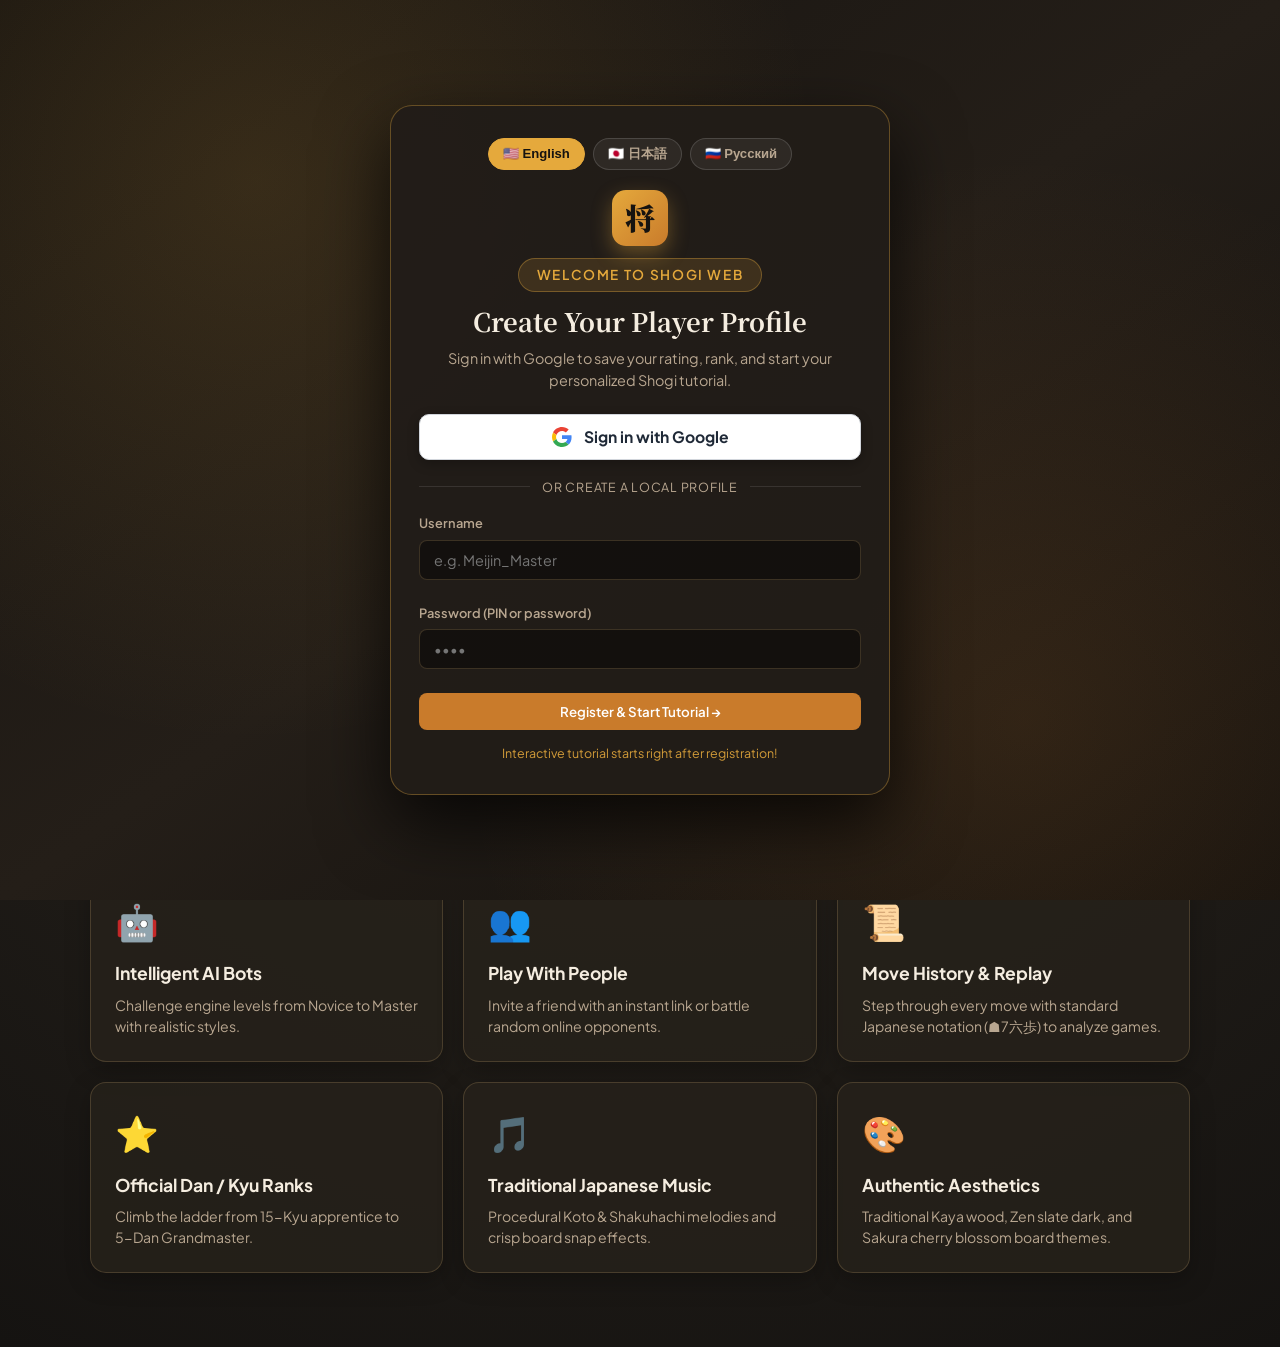
==== commit fd14ff4e: "Add first-time Google sign-in registration, Russian language, and polished interactive tutorial" ====
--- a/index.html
+++ b/index.html
@@ -51,7 +51,7 @@
       <!-- Quick Action Controls -->
       <div class="header-controls">
         <button id="home-nav-btn" class="btn btn-secondary btn-sm" title="Home / ホーム">🏠 <span data-i18n="btnHome">Home</span></button>
-        <button id="lang-toggle-btn" class="btn btn-secondary btn-sm" title="Change Language / 言語切替">🌐 EN / 日本語</button>
+        <button id="lang-toggle-btn" class="btn btn-secondary btn-sm" title="Change Language / 言語切替 / Язык">🌐 EN / 日本語 / RU</button>
         <button id="bgm-toggle-btn" class="btn btn-secondary btn-sm" title="Toggle Japanese Traditional Music (BGM)">🎵 BGM</button>
         <button id="mute-toggle-btn" class="btn btn-secondary btn-sm" title="Toggle Sound Effects">🔊 SFX</button>
         <button id="flip-board-btn" class="btn btn-secondary btn-sm" title="Flip Board Perspective">🔄 Flip</button>
@@ -256,9 +256,10 @@
             <h3 id="lesson-title" class="lesson-title">Lesson Title</h3>
             <div id="lesson-content" class="lesson-content-body"></div>
             <div class="tutorial-nav-btns">
-              <button id="lesson-prev-btn" class="btn btn-secondary btn-sm">◀ Previous</button>
-              <button id="lesson-next-btn" class="btn btn-primary btn-sm">Next Lesson ▶</button>
-            </div>
+              <button id="lesson-prev-btn" class="btn btn-secondary btn-sm" data-i18n="btnPrev">◀ Previous</button>
+              <button id="lesson-next-btn" class="btn btn-primary btn-sm" data-i18n="btnNextLesson">Next Lesson ▶</button>
+            </div>
+            <button id="lesson-finish-btn" class="btn btn-primary btn-block hidden" style="margin-top: 10px;" data-i18n="btnFinishTutorial">⚔️ Finish Tutorial & Play</button>
           </div>
 
           <!-- Visual Customization & Accessibility -->
@@ -346,6 +347,7 @@
               <select id="setting-language-select" class="form-select">
                 <option value="en">English (US)</option>
                 <option value="ja">日本語 (Japanese)</option>
+                <option value="ru">Русский (Russian)</option>
               </select>
             </div>
           </div>
@@ -671,6 +673,102 @@
         </div>
       </div>
     </div>
+
+    <!-- First-Time Visitor Registration & Google Sign-In Gate -->
+    <div id="onboarding-gate" class="onboarding-overlay hidden">
+      <div class="onboarding-card">
+        <!-- Language Selection Bar -->
+        <div class="onboard-lang-bar">
+          <button type="button" class="onboard-lang-btn active" data-lang="en">🇺🇸 English</button>
+          <button type="button" class="onboard-lang-btn" data-lang="ja">🇯🇵 日本語</button>
+          <button type="button" class="onboard-lang-btn" data-lang="ru">🇷🇺 Русский</button>
+        </div>
+
+        <div class="onboard-crest">将</div>
+        <div class="hero-badge" data-i18n="onboardBadge" style="margin-bottom: 10px;">Welcome to Shogi Web</div>
+        <h2 class="onboard-title" data-i18n="onboardTitle">Create Your Player Profile</h2>
+        <p class="onboard-subtitle" data-i18n="onboardSubtitle">
+          Sign in with Google to save your rating, rank, and start your personalized Shogi tutorial.
+        </p>
+
+        <!-- Official-Styled Sign in with Google Button -->
+        <button type="button" id="onboard-google-btn" class="btn-google-signin">
+          <svg width="20" height="20" viewBox="0 0 48 48" aria-hidden="true">
+            <path fill="#EA4335" d="M24 9.5c3.54 0 6.71 1.22 9.21 3.6l6.85-6.85C35.9 2.38 30.47 0 24 0 14.62 0 6.51 5.38 2.56 13.22l7.98 6.19C12.43 13.72 17.74 9.5 24 9.5z"/>
+            <path fill="#4285F4" d="M46.98 24.55c0-1.57-.15-3.09-.38-4.55H24v9.02h12.94c-.58 2.96-2.26 5.48-4.78 7.18l7.73 6c4.51-4.18 7.09-10.36 7.09-17.65z"/>
+            <path fill="#FBBC05" d="M10.53 28.59c-.48-1.45-.76-2.99-.76-4.59s.27-3.14.76-4.59l-7.98-6.19C.92 16.46 0 20.12 0 24c0 3.88.92 7.54 2.56 10.78l7.97-6.19z"/>
+            <path fill="#34A853" d="M24 48c6.48 0 11.93-2.13 15.89-5.81l-7.73-6c-2.15 1.45-4.92 2.3-8.16 2.3-6.26 0-11.57-4.22-13.47-9.91l-7.98 6.19C6.51 42.62 14.62 48 24 48z"/>
+          </svg>
+          <span data-i18n="onboardGoogleBtn">Sign in with Google</span>
+        </button>
+
+        <div class="onboard-divider"><span data-i18n="onboardOr">or create a local profile</span></div>
+
+        <form id="onboard-local-form" class="onboard-form" onsubmit="return false;">
+          <div class="form-group">
+            <label for="onboard-username" data-i18n="accountUsername">Username</label>
+            <input type="text" id="onboard-username" class="form-input" placeholder="e.g. Meijin_Master" required minlength="2">
+          </div>
+          <div class="form-group">
+            <label for="onboard-password" data-i18n="accountPassword">Password / PIN</label>
+            <input type="password" id="onboard-password" class="form-input" placeholder="••••" required minlength="2">
+          </div>
+          <div id="onboard-error-msg" class="auth-error hidden"></div>
+          <button type="submit" class="btn btn-primary btn-block" data-i18n="onboardStartTutorial">
+            Register & Start Tutorial →
+          </button>
+        </form>
+
+        <p class="onboard-tutorial-note" data-i18n="onboardTutorialPrompt">
+          Interactive tutorial starts right after registration!
+        </p>
+      </div>
+    </div>
+
+    <!-- Google Sign-In & Profile Creation Modal -->
+    <div id="google-signin-modal" class="modal-backdrop" style="z-index: 2100;">
+      <div class="modal-card">
+        <div class="modal-header-row">
+          <h3 class="modal-title">
+            <svg width="20" height="20" viewBox="0 0 48 48" aria-hidden="true">
+              <path fill="#EA4335" d="M24 9.5c3.54 0 6.71 1.22 9.21 3.6l6.85-6.85C35.9 2.38 30.47 0 24 0 14.62 0 6.51 5.38 2.56 13.22l7.98 6.19C12.43 13.72 17.74 9.5 24 9.5z"/>
+              <path fill="#4285F4" d="M46.98 24.55c0-1.57-.15-3.09-.38-4.55H24v9.02h12.94c-.58 2.96-2.26 5.48-4.78 7.18l7.73 6c4.51-4.18 7.09-10.36 7.09-17.65z"/>
+              <path fill="#FBBC05" d="M10.53 28.59c-.48-1.45-.76-2.99-.76-4.59s.27-3.14.76-4.59l-7.98-6.19C.92 16.46 0 20.12 0 24c0 3.88.92 7.54 2.56 10.78l7.97-6.19z"/>
+              <path fill="#34A853" d="M24 48c6.48 0 11.93-2.13 15.89-5.81l-7.73-6c-2.15 1.45-4.92 2.3-8.16 2.3-6.26 0-11.57-4.22-13.47-9.91l-7.98 6.19C6.51 42.62 14.62 48 24 48z"/>
+            </svg>
+            <span data-i18n="onboardGoogleModalTitle">Sign in with Google</span>
+          </h3>
+          <button id="google-modal-close-btn" class="modal-close-btn" title="Close">&times;</button>
+        </div>
+        <p class="modal-subtitle" data-i18n="onboardGoogleModalSub" style="margin-bottom: 16px;">
+          Enter your Google account details to create your Shogi profile
+        </p>
+        <form id="google-profile-form" class="onboard-form" onsubmit="return false;">
+          <div class="form-group">
+            <label for="google-email-input" data-i18n="onboardEmailLabel">Google Email</label>
+            <input type="email" id="google-email-input" class="form-input" placeholder="name@gmail.com" required>
+          </div>
+          <div class="form-group">
+            <label for="google-name-input" data-i18n="onboardNameLabel">Display Name</label>
+            <input type="text" id="google-name-input" class="form-input" placeholder="Your Player Name" required minlength="2">
+          </div>
+          <div class="form-group">
+            <label data-i18n="onboardAvatarLabel">Choose Your Crest</label>
+            <div class="avatar-picker-row">
+              <button type="button" class="avatar-choice-btn selected" data-avatar="将">将</button>
+              <button type="button" class="avatar-choice-btn" data-avatar="竜">竜</button>
+              <button type="button" class="avatar-choice-btn" data-avatar="王">王</button>
+              <button type="button" class="avatar-choice-btn" data-avatar="桜">桜</button>
+              <button type="button" class="avatar-choice-btn" data-avatar="飛">飛</button>
+            </div>
+          </div>
+          <div id="google-error-msg" class="auth-error hidden"></div>
+          <button type="submit" class="btn btn-primary btn-block" data-i18n="onboardCreateProfileBtn">
+            Complete Profile & Start Tutorial →
+          </button>
+        </form>
+      </div>
+    </div>
   </div>
 
   <!-- Application Entry Script (Works seamlessly over both http:// and local file://) -->
--- a/css/board.css
+++ b/css/board.css
@@ -199,14 +199,17 @@
 
 /* The Authentic Kaya Wooden Frame */
 .board-frame {
-  padding: 18px;
-  background: var(--board-gradient);
+  padding: 20px;
+  background:
+    repeating-linear-gradient(90deg, rgba(109, 75, 35, 0.04) 0px, rgba(109, 75, 35, 0.04) 3px, transparent 3px, transparent 11px),
+    var(--board-gradient);
   background-color: var(--board-bg);
   border: 10px solid var(--board-border);
-  border-radius: 8px;
-  box-shadow: 
-    0 20px 40px rgba(0, 0, 0, 0.6),
-    inset 0 0 15px rgba(0, 0, 0, 0.25);
+  border-radius: 10px;
+  box-shadow:
+    0 22px 45px rgba(0, 0, 0, 0.65),
+    inset 0 0 18px rgba(0, 0, 0, 0.28),
+    inset 0 1px 0 rgba(255, 255, 255, 0.25);
   position: relative;
 }
 
--- a/css/pieces.css
+++ b/css/pieces.css
@@ -14,19 +14,31 @@
   display: flex;
   align-items: center;
   justify-content: center;
-  box-shadow: 0 4px 8px rgba(0, 0, 0, 0.35);
+  filter: drop-shadow(0 3px 4px rgba(0, 0, 0, 0.45));
   cursor: pointer;
   user-select: none;
   transition: transform 0.15s ease, filter 0.15s ease;
   z-index: 5;
 }
 
-/* Wood grain texture effect on pieces */
+/* Carved wood bevel & grain texture effect on pieces */
 .shogi-piece::before {
   content: '';
   position: absolute;
   inset: 0;
-  background: linear-gradient(170deg, rgba(255,255,255,0.2) 0%, rgba(0,0,0,0.1) 100%);
+  background:
+    repeating-linear-gradient(92deg, rgba(139, 90, 43, 0.04) 0px, rgba(139, 90, 43, 0.04) 2px, transparent 2px, transparent 6px),
+    linear-gradient(170deg, rgba(255, 255, 255, 0.35) 0%, rgba(255, 255, 255, 0) 45%, rgba(0, 0, 0, 0.18) 100%);
+  pointer-events: none;
+}
+
+.shogi-piece::after {
+  content: '';
+  position: absolute;
+  inset: 2px;
+  clip-path: polygon(50% 0%, 100% 24%, 88% 100%, 12% 100%, 0% 24%);
+  -webkit-clip-path: polygon(50% 0%, 100% 24%, 88% 100%, 12% 100%, 0% 24%);
+  border-bottom: 2px solid rgba(0, 0, 0, 0.18);
   pointer-events: none;
 }
 
--- a/css/modal.css
+++ b/css/modal.css
@@ -784,3 +784,383 @@
     grid-template-columns: 1fr;
   }
 }
+
+/* ============================================================
+   FIRST-TIME REGISTRATION & GOOGLE SIGN-IN GATE
+   ============================================================ */
+.onboarding-overlay {
+  position: fixed;
+  inset: 0;
+  z-index: 2000;
+  background:
+    radial-gradient(circle at 20% 20%, rgba(229, 169, 60, 0.14) 0%, transparent 45%),
+    radial-gradient(circle at 80% 80%, rgba(201, 123, 43, 0.14) 0%, transparent 45%),
+    linear-gradient(145deg, #161310 0%, #241e18 50%, #12100e 100%);
+  display: flex;
+  align-items: center;
+  justify-content: center;
+  padding: 20px;
+  overflow-y: auto;
+}
+
+.onboarding-card {
+  width: 100%;
+  max-width: 500px;
+  background: rgba(34, 29, 24, 0.96);
+  border: 1px solid rgba(229, 169, 60, 0.35);
+  border-radius: 22px;
+  padding: 32px 28px;
+  box-shadow: 0 28px 70px rgba(0, 0, 0, 0.75);
+  text-align: center;
+  position: relative;
+  animation: popIn 0.35s cubic-bezier(0.34, 1.56, 0.64, 1);
+}
+
+.onboard-lang-bar {
+  display: flex;
+  justify-content: center;
+  gap: 8px;
+  margin-bottom: 20px;
+  flex-wrap: wrap;
+}
+
+.onboard-lang-btn {
+  background: rgba(255, 255, 255, 0.06);
+  border: 1px solid rgba(255, 255, 255, 0.14);
+  color: var(--text-muted);
+  padding: 6px 14px;
+  border-radius: 20px;
+  font-size: 0.82rem;
+  font-weight: 600;
+  cursor: pointer;
+  transition: all 0.2s ease;
+}
+
+.onboard-lang-btn:hover {
+  color: #fff;
+  border-color: var(--accent-gold);
+}
+
+.onboard-lang-btn.active {
+  background: var(--accent-gold);
+  color: #161310;
+  border-color: var(--accent-gold);
+  font-weight: 700;
+}
+
+.onboard-crest {
+  width: 56px;
+  height: 56px;
+  margin: 0 auto 12px;
+  background: linear-gradient(135deg, var(--accent-gold), var(--accent-primary));
+  color: #161310;
+  font-family: var(--font-serif);
+  font-size: 30px;
+  font-weight: 900;
+  border-radius: 14px;
+  display: flex;
+  align-items: center;
+  justify-content: center;
+  box-shadow: 0 8px 20px rgba(229, 169, 60, 0.35);
+}
+
+.onboard-title {
+  font-family: var(--font-serif);
+  font-size: 1.6rem;
+  font-weight: 700;
+  color: var(--text-main);
+  margin-bottom: 8px;
+}
+
+.onboard-subtitle {
+  font-size: 0.9rem;
+  color: var(--text-muted);
+  margin-bottom: 22px;
+  line-height: 1.5;
+}
+
+.btn-google-signin {
+  width: 100%;
+  background: #ffffff;
+  color: #1f2937;
+  border: 1px solid #d1d5db;
+  border-radius: 10px;
+  padding: 12px 18px;
+  font-size: 0.98rem;
+  font-weight: 700;
+  font-family: var(--font-sans);
+  display: flex;
+  align-items: center;
+  justify-content: center;
+  gap: 12px;
+  cursor: pointer;
+  box-shadow: 0 4px 12px rgba(0, 0, 0, 0.25);
+  transition: all 0.2s ease;
+}
+
+.btn-google-signin:hover {
+  background: #f9fafb;
+  transform: translateY(-1px);
+  box-shadow: 0 8px 18px rgba(0, 0, 0, 0.35);
+}
+
+.onboard-divider {
+  display: flex;
+  align-items: center;
+  gap: 12px;
+  margin: 18px 0;
+  color: var(--text-muted);
+  font-size: 0.78rem;
+  text-transform: uppercase;
+  letter-spacing: 0.06em;
+}
+
+.onboard-divider::before,
+.onboard-divider::after {
+  content: '';
+  flex: 1;
+  height: 1px;
+  background: rgba(255, 255, 255, 0.1);
+}
+
+.onboard-form {
+  text-align: left;
+  display: flex;
+  flex-direction: column;
+  gap: 12px;
+}
+
+.avatar-picker-row {
+  display: flex;
+  gap: 8px;
+  justify-content: center;
+  margin-top: 4px;
+}
+
+.avatar-choice-btn {
+  width: 40px;
+  height: 40px;
+  border-radius: 10px;
+  background: rgba(0, 0, 0, 0.35);
+  border: 2px solid rgba(255, 255, 255, 0.12);
+  color: var(--accent-gold);
+  font-family: var(--font-serif);
+  font-size: 1.15rem;
+  font-weight: 800;
+  cursor: pointer;
+  transition: all 0.15s ease;
+}
+
+.avatar-choice-btn.selected {
+  border-color: var(--accent-gold);
+  background: rgba(229, 169, 60, 0.2);
+  transform: scale(1.08);
+}
+
+.onboard-tutorial-note {
+  margin-top: 14px;
+  font-size: 0.78rem;
+  color: var(--accent-gold);
+  opacity: 0.9;
+}
+
+/* ============================================================
+   CRAFTED TUTORIAL DIAGRAMS & MINI-KOMA PIECES
+   ============================================================ */
+.lesson-content-body {
+  font-size: 0.88rem;
+  line-height: 1.55;
+  color: var(--text-main);
+}
+
+.tut-hero-banner {
+  display: flex;
+  align-items: center;
+  gap: 14px;
+  background: rgba(0, 0, 0, 0.28);
+  border: 1px solid rgba(229, 169, 60, 0.25);
+  border-radius: 12px;
+  padding: 12px;
+  margin-bottom: 12px;
+}
+
+.tut-card {
+  background: rgba(0, 0, 0, 0.24);
+  border: 1px solid rgba(255, 255, 255, 0.08);
+  border-radius: 10px;
+  padding: 10px 12px;
+  margin-bottom: 10px;
+}
+
+.tut-side-row {
+  display: flex;
+  flex-direction: column;
+  gap: 8px;
+}
+
+.tut-side-pill {
+  display: flex;
+  align-items: center;
+  gap: 10px;
+  font-size: 0.82rem;
+}
+
+.tut-piece-grid {
+  display: flex;
+  flex-direction: column;
+  gap: 10px;
+  margin-bottom: 10px;
+}
+
+.tut-piece-card {
+  display: flex;
+  align-items: center;
+  gap: 12px;
+  background: rgba(0, 0, 0, 0.28);
+  border: 1px solid rgba(229, 169, 60, 0.22);
+  border-radius: 12px;
+  padding: 10px;
+}
+
+.tut-piece-info h4 {
+  font-size: 0.9rem;
+  color: var(--accent-gold);
+  margin-bottom: 3px;
+}
+
+.tut-piece-info p {
+  font-size: 0.8rem;
+  color: var(--text-muted);
+  margin: 0;
+}
+
+/* Crafted Pentagonal Koma for Tutorial */
+.tut-koma {
+  position: relative;
+  width: 30px;
+  height: 33px;
+  background: linear-gradient(170deg, #fae0ae 0%, #e5b76b 100%);
+  clip-path: polygon(50% 0%, 100% 24%, 88% 100%, 12% 100%, 0% 24%);
+  -webkit-clip-path: polygon(50% 0%, 100% 24%, 88% 100%, 12% 100%, 0% 24%);
+  display: inline-flex;
+  align-items: center;
+  justify-content: center;
+  font-family: var(--font-serif);
+  font-weight: 900;
+  font-size: 0.85rem;
+  color: #2c1a0a;
+  filter: drop-shadow(0 2px 3px rgba(0, 0, 0, 0.5));
+  flex-shrink: 0;
+}
+
+.tut-koma.large {
+  width: 44px;
+  height: 48px;
+  font-size: 1.05rem;
+}
+
+.tut-koma.mini {
+  width: 24px;
+  height: 27px;
+  font-size: 0.72rem;
+}
+
+.tut-koma.flipped {
+  transform: rotate(180deg);
+}
+
+.tut-koma.promoted {
+  color: #b91c1c;
+}
+
+/* Mini Kaya Wood Movement Grid */
+.tut-mini-grid {
+  display: grid;
+  grid-template-columns: repeat(3, 32px);
+  grid-template-rows: repeat(3, 34px);
+  background: linear-gradient(135deg, #e9b972 0%, #d89f53 100%);
+  border: 2px solid #6d4b23;
+  border-radius: 5px;
+  flex-shrink: 0;
+  box-shadow: 0 3px 8px rgba(0, 0, 0, 0.4);
+}
+
+.tut-mini-grid.grid-5 {
+  grid-template-columns: repeat(5, 22px);
+  grid-template-rows: repeat(5, 24px);
+}
+
+.tut-mini-grid.grid-5 .tut-koma {
+  width: 20px;
+  height: 22px;
+  font-size: 0.65rem;
+}
+
+.tut-cell {
+  border-right: 1px solid rgba(84, 57, 26, 0.55);
+  border-bottom: 1px solid rgba(84, 57, 26, 0.55);
+  display: flex;
+  align-items: center;
+  justify-content: center;
+}
+
+.tut-dot {
+  width: 10px;
+  height: 10px;
+  border-radius: 50%;
+  background: #16a34a;
+  box-shadow: 0 0 6px rgba(22, 163, 74, 0.8);
+}
+
+.tut-slide {
+  width: 12px;
+  height: 12px;
+  border-radius: 3px;
+  background: #ea580c;
+  box-shadow: 0 0 6px rgba(234, 88, 12, 0.8);
+  transform: rotate(45deg);
+}
+
+.tut-jump {
+  font-size: 0.75rem;
+  color: #16a34a;
+  font-weight: 900;
+}
+
+.tut-promo-list {
+  display: flex;
+  flex-direction: column;
+  gap: 8px;
+  margin: 10px 0;
+}
+
+.tut-promo-pair {
+  display: flex;
+  align-items: center;
+  gap: 8px;
+  background: rgba(0, 0, 0, 0.24);
+  padding: 7px 10px;
+  border-radius: 8px;
+  font-size: 0.82rem;
+}
+
+.tut-ol {
+  padding-left: 18px;
+  margin-top: 6px;
+  font-size: 0.8rem;
+  color: var(--text-muted);
+}
+
+.tut-ol li {
+  margin-bottom: 4px;
+}
+
+.tut-tip {
+  background: rgba(229, 169, 60, 0.12);
+  border-left: 3px solid var(--accent-gold);
+  padding: 8px 10px;
+  border-radius: 0 8px 8px 0;
+  font-size: 0.8rem;
+  color: var(--text-main);
+  margin-top: 8px;
+}
